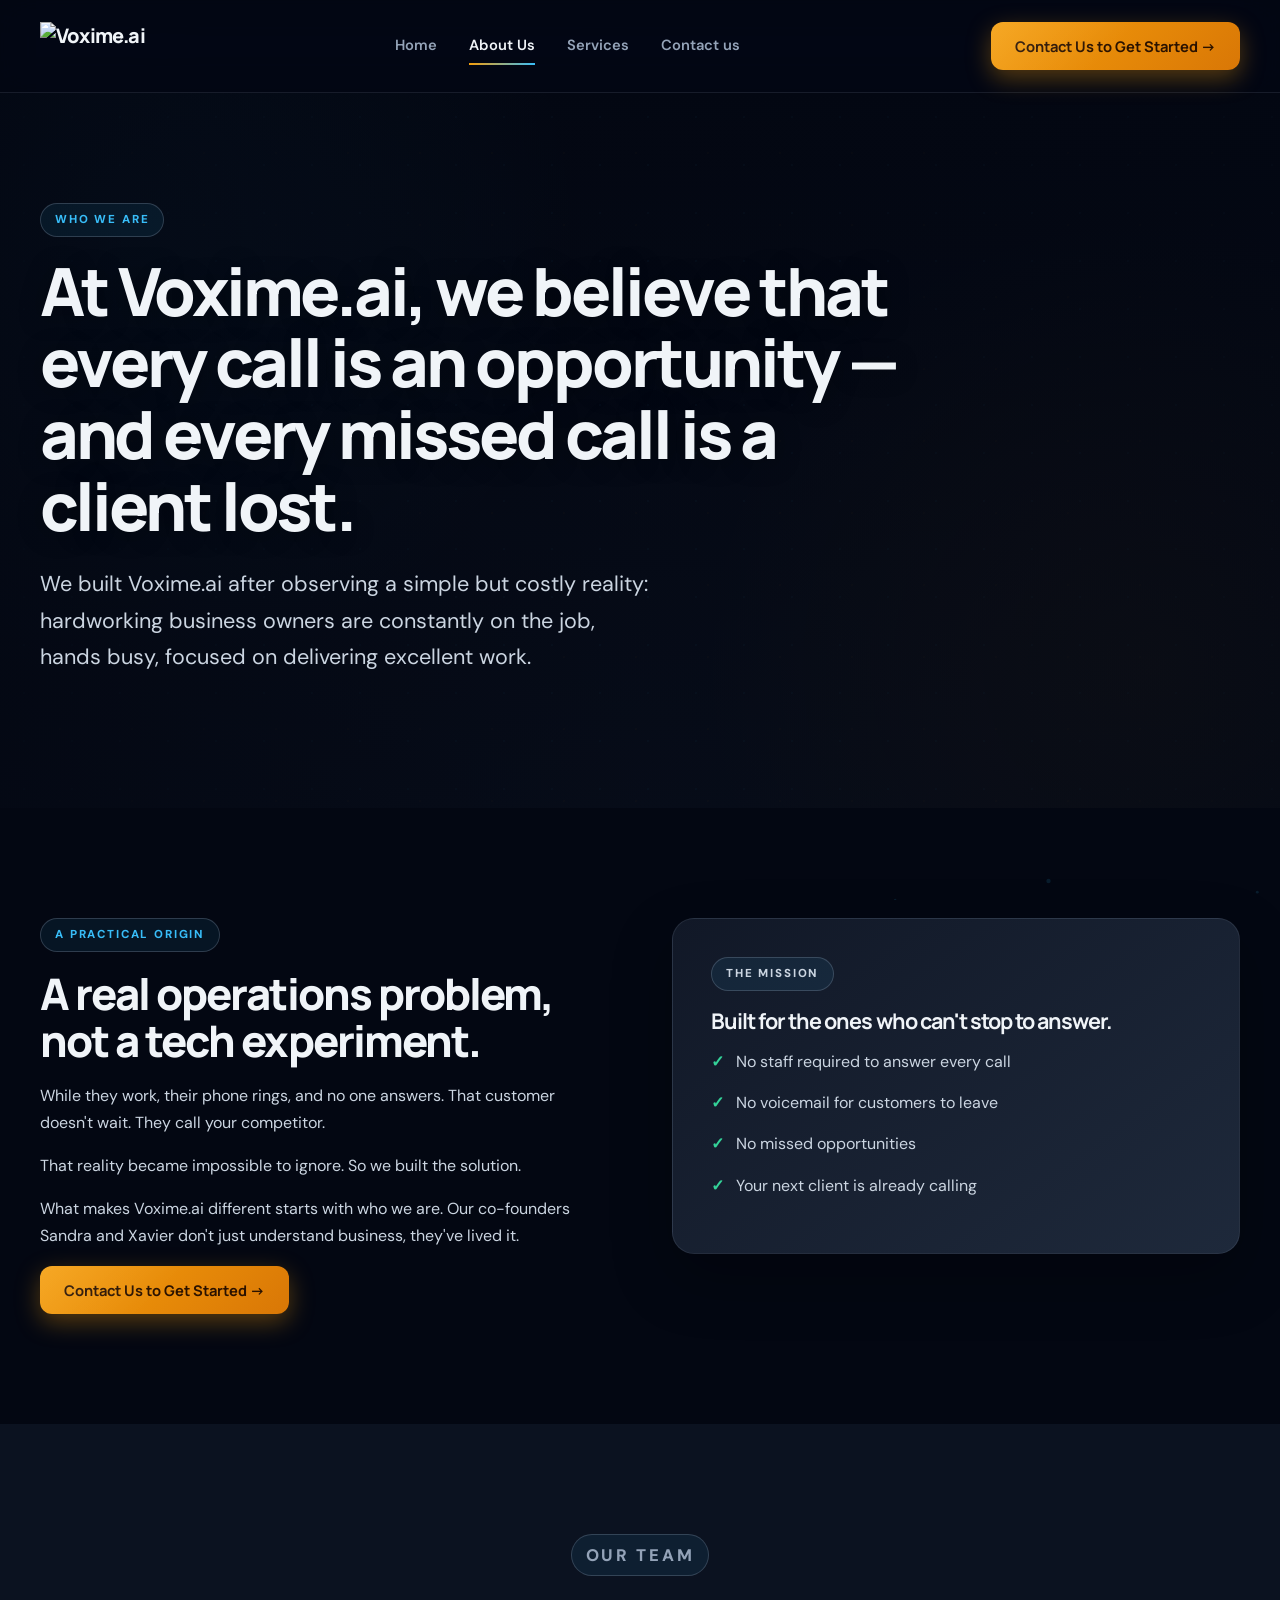
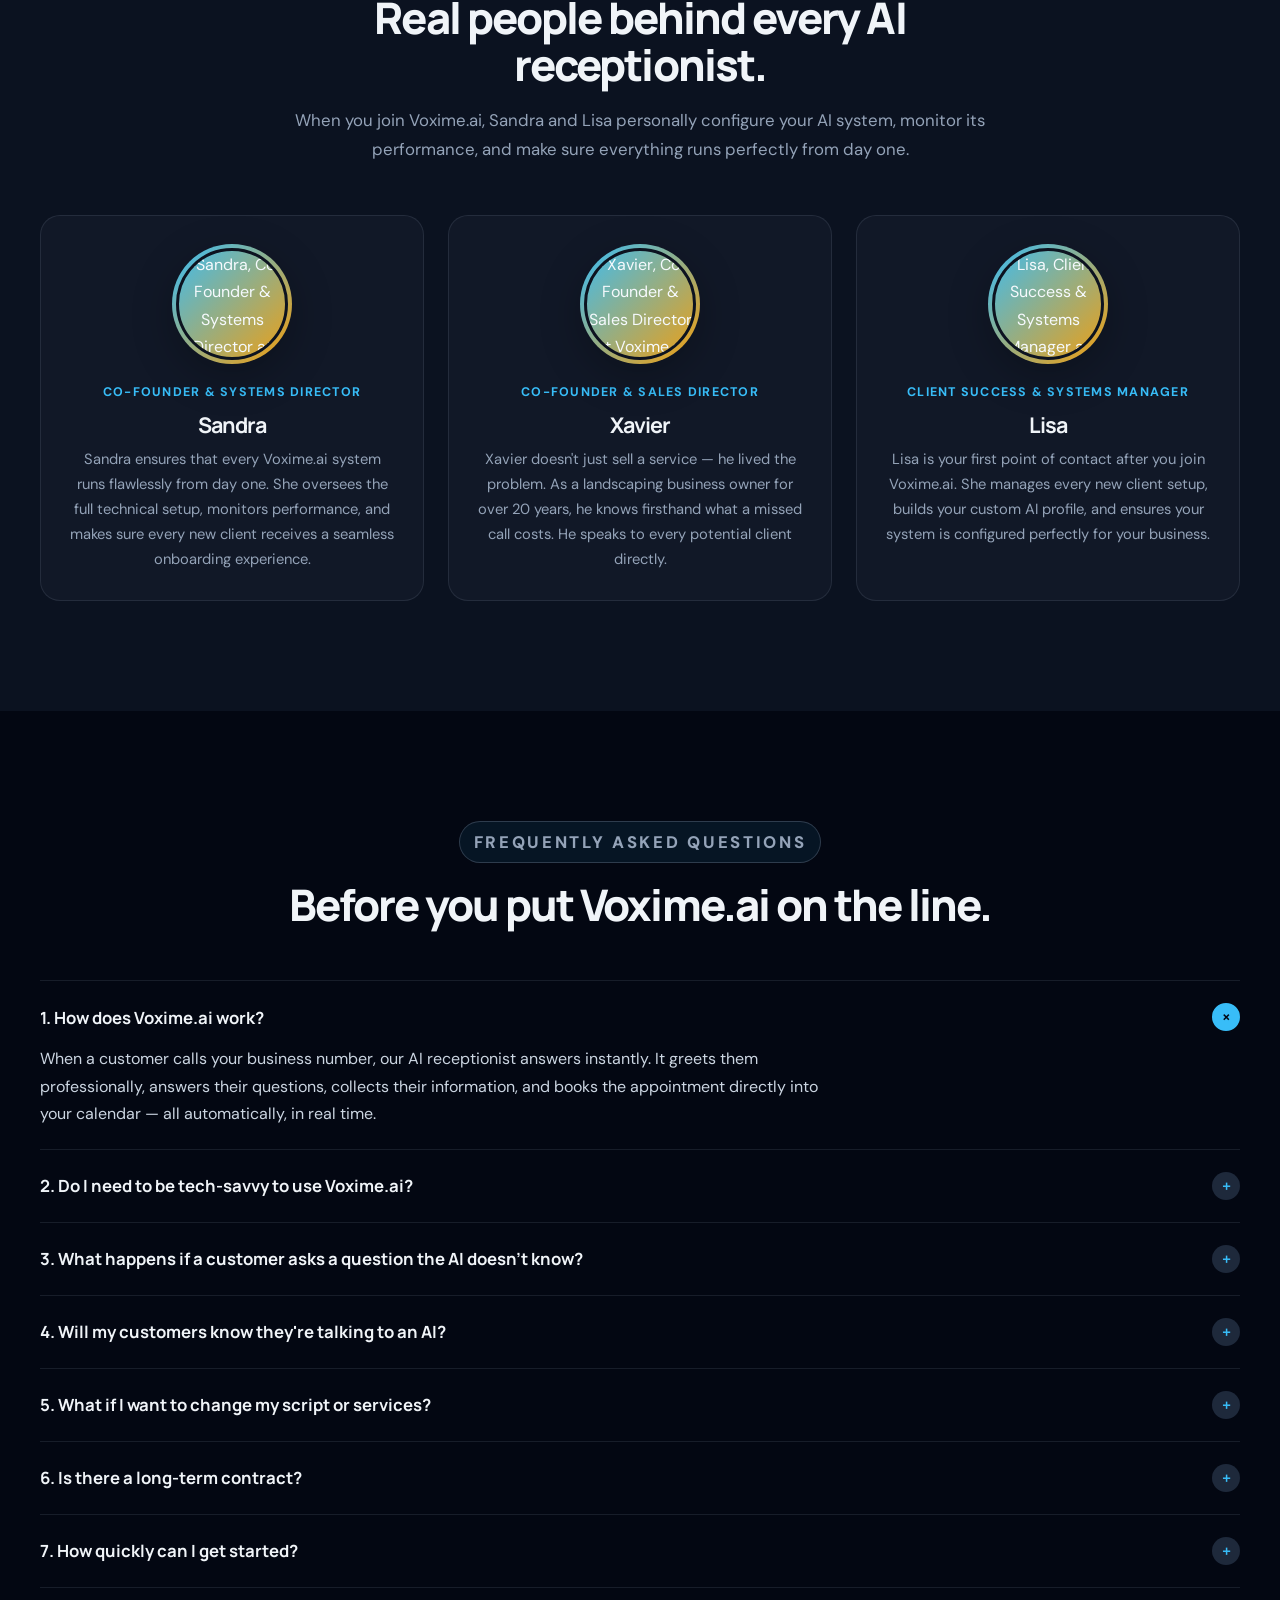
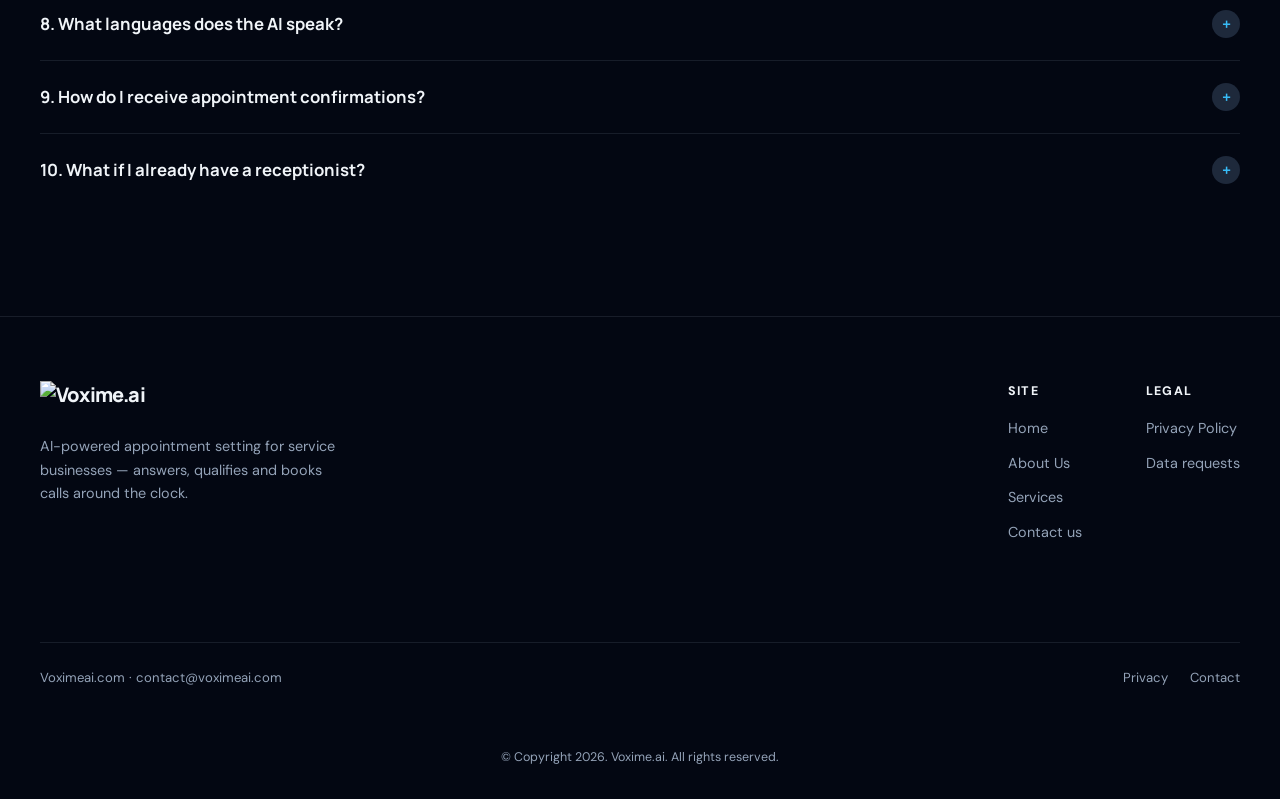
==== about-us.html @ 86b323f3 "First sample" ====
<!doctype html>
<html lang="en">
<head>
  <meta charset="utf-8">
  <meta name="viewport" content="width=device-width,initial-scale=1">
  <meta name="description" content="Meet the team behind Voxime.ai — an AI appointment setting service built by business owners for business owners.">
  <title>About Us | Voxime.ai</title>
  <link rel="icon" type="image/x-icon" href="favicon.ico">
  <link rel="stylesheet" href="styles.css">
</head>
<body class="voxime-scope">
  <canvas id="vox-canvas" aria-hidden="true"></canvas>

  <header class="header">
    <div class="container">
      <a class="brand" href="index.html"><img src="https://images.leadconnectorhq.com/image/f_webp/q_80/r_1200/u_https://assets.cdn.filesafe.space/rJCuCqvYiJBdzFqlkOZs/media/69e96a3b2db6a3cb8281d30a.png" alt="Voxime.ai" height="48"></a>
      <button class="menu" aria-label="Open navigation" aria-expanded="false">☰</button>
      <nav>
        <a href="index.html">Home</a>
        <a aria-current="page" href="about-us.html">About Us</a>
        <a href="services.html">Services</a>
        <a href="contactus.html">Contact us</a>
      </nav>
      <a class="cta" href="contactus.html">Contact Us to Get Started →</a>
    </div>
  </header>

  <main>
    <section class="hero">
      <img class="hero-bg" src="https://images.leadconnectorhq.com/image/f_webp/q_80/r_1200/u_https://assets.cdn.filesafe.space/rJCuCqvYiJBdzFqlkOZs/media/69e9031da48992f689a5d74e.png" alt="" aria-hidden="true" width="800" height="1200" onerror="this.style.display='none'">
      <div class="container" data-reveal>
        <p class="eyebrow">Who We Are</p>
        <h1>At Voxime.ai, we believe that every call is an opportunity — and every missed call is a client lost.</h1>
        <p class="lede">We built Voxime.ai after observing a simple but costly reality: hardworking business owners are constantly on the job, hands busy, focused on delivering excellent work.</p>
      </div>
    </section>

    <section class="section">
      <div class="container two">
        <div data-reveal>
          <p class="eyebrow">A practical origin</p>
          <h2>A real operations problem, not a tech experiment.</h2>
          <p>While they work, their phone rings, and no one answers. That customer doesn't wait. They call your competitor.</p>
          <p>That reality became impossible to ignore. So we built the solution.</p>
          <p>What makes Voxime.ai different starts with who we are. Our co-founders Sandra and Xavier don't just understand business, they've lived it.</p>
          <a class="btn amber" href="contactus.html">Contact Us to Get Started →</a>
        </div>
        <aside class="side-panel" data-reveal style="transition-delay:.1s">
          <p class="eyebrow">The Mission</p>
          <h3>Built for the ones who can't stop to answer.</h3>
          <ul class="checklist">
            <li>No staff required to answer every call</li>
            <li>No voicemail for customers to leave</li>
            <li>No missed opportunities</li>
            <li>Your next client is already calling</li>
          </ul>
        </aside>
      </div>
    </section>

    <section class="section tint">
      <div class="container">
        <div class="section-head" data-reveal>
          <p class="eyebrow">Our Team</p>
          <h2>Real people behind every AI receptionist.</h2>
          <p>When you join Voxime.ai, Sandra and Lisa personally configure your AI system, monitor its performance, and make sure everything runs perfectly from day one.</p>
        </div>
        <div class="team-grid" data-reveal-group data-reveal>
          <article class="team-card" data-reveal-item>
            <div class="team-photo"><img src="https://images.leadconnectorhq.com/image/f_webp/q_80/r_1200/u_https://assets.cdn.filesafe.space/rJCuCqvYiJBdzFqlkOZs/media/69ea71ec9fe87a99946db57f.jpg" alt="Sandra, Co-Founder &amp; Systems Director at Voxime.ai" width="120" height="120"></div>
            <span class="role">Co-Founder &amp; Systems Director</span>
            <h3>Sandra</h3>
            <p>Sandra ensures that every Voxime.ai system runs flawlessly from day one. She oversees the full technical setup, monitors performance, and makes sure every new client receives a seamless onboarding experience.</p>
          </article>
          <article class="team-card" data-reveal-item>
            <div class="team-photo"><img src="https://images.leadconnectorhq.com/image/f_webp/q_80/r_1200/u_https://assets.cdn.filesafe.space/rJCuCqvYiJBdzFqlkOZs/media/69ea768a717d5dd4e16d4ec4.png" alt="Xavier, Co-Founder &amp; Sales Director at Voxime.ai" width="120" height="120"></div>
            <span class="role">Co-Founder &amp; Sales Director</span>
            <h3>Xavier</h3>
            <p>Xavier doesn't just sell a service — he lived the problem. As a landscaping business owner for over 20 years, he knows firsthand what a missed call costs. He speaks to every potential client directly.</p>
          </article>
          <article class="team-card" data-reveal-item>
            <div class="team-photo"><img src="https://images.leadconnectorhq.com/image/f_webp/q_80/r_1200/u_https://assets.cdn.filesafe.space/rJCuCqvYiJBdzFqlkOZs/media/69ea73ff9fe87a99946e413c.jpg" alt="Lisa, Client Success &amp; Systems Manager at Voxime.ai" width="120" height="120"></div>
            <span class="role">Client Success &amp; Systems Manager</span>
            <h3>Lisa</h3>
            <p>Lisa is your first point of contact after you join Voxime.ai. She manages every new client setup, builds your custom AI profile, and ensures your system is configured perfectly for your business.</p>
          </article>
        </div>
      </div>
    </section>

    <section class="section">
      <div class="container">
        <div class="section-head" data-reveal>
          <p class="eyebrow">Frequently Asked Questions</p>
          <h2>Before you put Voxime.ai on the line.</h2>
        </div>
        <div data-reveal>
          <details class="faq" open>
            <summary>1. How does Voxime.ai work?<span class="ico">+</span></summary>
            <div class="faq-body"><p>When a customer calls your business number, our AI receptionist answers instantly. It greets them professionally, answers their questions, collects their information, and books the appointment directly into your calendar — all automatically, in real time.</p></div>
          </details>
          <details class="faq">
            <summary>2. Do I need to be tech-savvy to use Voxime.ai?<span class="ico">+</span></summary>
            <div class="faq-body"><p>Not at all. We handle the entire setup for you. Once your system is configured, everything runs automatically. You just receive your appointment confirmations.</p></div>
          </details>
          <details class="faq">
            <summary>3. What happens if a customer asks a question the AI doesn't know?<span class="ico">+</span></summary>
            <div class="faq-body"><p>Your AI is trained specifically for your business. It knows your services, your availability, and how to respond to common questions. For anything outside its scope, it professionally collects the customer's information for a follow-up.</p></div>
          </details>
          <details class="faq">
            <summary>4. Will my customers know they're talking to an AI?<span class="ico">+</span></summary>
            <div class="faq-body"><p>Our AI speaks naturally and professionally, delivering fast and friendly service. Voxime.ai fully complies with all applicable state regulations — your business is always protected.</p></div>
          </details>
          <details class="faq">
            <summary>5. What if I want to change my script or services?<span class="ico">+</span></summary>
            <div class="faq-body"><p>On the Pro plan, you get one script adjustment per month. Changes are handled by our team quickly and efficiently.</p></div>
          </details>
          <details class="faq">
            <summary>6. Is there a long-term contract?<span class="ico">+</span></summary>
            <div class="faq-body"><p>No. Voxime.ai operates month-to-month. You can cancel anytime with no penalties.</p></div>
          </details>
          <details class="faq">
            <summary>7. How quickly can I get started?<span class="ico">+</span></summary>
            <div class="faq-body"><p>Once you sign up, your system is configured and ready within 48 business hours.</p></div>
          </details>
          <details class="faq">
            <summary>8. What languages does the AI speak?<span class="ico">+</span></summary>
            <div class="faq-body"><p>Currently English. Spanish support is coming soon.</p></div>
          </details>
          <details class="faq">
            <summary>9. How do I receive appointment confirmations?<span class="ico">+</span></summary>
            <div class="faq-body"><p>You receive an email notification for every appointment booked. Pro plan clients also receive SMS confirmations sent directly to their customers.</p></div>
          </details>
          <details class="faq">
            <summary>10. What if I already have a receptionist?<span class="ico">+</span></summary>
            <div class="faq-body"><p>Voxime.ai works alongside your existing team, handling after-hours calls, overflow calls, and peak periods so nothing ever falls through the cracks.</p></div>
          </details>
        </div>
      </div>
    </section>
  </main>

  <footer class="footer">
    <div class="container">
      <div class="footer-brand">
        <a class="brand" href="index.html"><img src="https://images.leadconnectorhq.com/image/f_webp/q_80/r_1200/u_https://assets.cdn.filesafe.space/rJCuCqvYiJBdzFqlkOZs/media/69e96a3b2db6a3cb8281d30a.png" alt="Voxime.ai" height="48"></a>
        <p>AI-powered appointment setting for service businesses — answers, qualifies and books calls around the clock.</p>
      </div>
      <div class="footer-cols">
        <div class="footer-col">
          <p>Site</p>
          <a href="index.html">Home</a>
          <a href="about-us.html">About Us</a>
          <a href="services.html">Services</a>
          <a href="contactus.html">Contact us</a>
        </div>
        <div class="footer-col">
          <p>Legal</p>
          <a href="privacy-policy.html">Privacy Policy</a>
          <a href="contactus.html">Data requests</a>
        </div>
      </div>
      <div class="footer-bottom">
        <span>Voximeai.com · contact@voximeai.com</span>
        <span class="footer-links"><a href="privacy-policy.html">Privacy</a><a href="contactus.html">Contact</a></span>
      </div>
      <div style="width:100%;text-align:center;margin-top:18px;font-size:.78rem;color:var(--vox-text-3)">
        © Copyright 2026. Voxime.ai. All rights reserved.
      </div>
    </div>
  </footer>

  <button class="totop" aria-label="Back to top">↑</button>
  <script src="script.js"></script>
</body>
</html>
---- styles.css ----
@import url('https://fonts.googleapis.com/css2?family=DM+Sans:opsz,wght@9..40,400;9..40,500;9..40,600;9..40,700&family=Manrope:wght@500;600;700;800;900&display=swap');

/* ======================================================================
   VOXIME.AI — AAA-ACCESSIBLE, ANIMATED, GHL-SAFE DESIGN SYSTEM
   Scope: .voxime-scope  |  Variables: --vox-*
   ====================================================================== */

.voxime-scope {
  /* ---- Tokens ---- */
  --vox-void:#030712;
  --vox-void-2:#050b18;
  --vox-navy:#0B1220;
  --vox-navy-2:#111827;
  --vox-ocean:#123a52;
  --vox-slate:#1e293b;

  --vox-sky:#38BDF8;
  --vox-sky-deep:#0EA5E9;
  --vox-sky-glow:rgba(56,189,248,.35);

  --vox-amber:#F59E0B;
  --vox-amber-deep:#D97706;
  --vox-amber-glow:rgba(245,158,11,.35);

  --vox-mint:#34D399;
  --vox-mint-deep:#059669;
  --vox-mint-glow:rgba(52,211,153,.32);

  --vox-text:#F0F4F8;
  --vox-text-2:#CBD5E1;
  --vox-text-3:#94A3B8;
  --vox-muted:#64748B;

  --vox-line:rgba(148,163,184,.14);
  --vox-line-strong:rgba(148,163,184,.28);

  --vox-max:1200px;
  --vox-ease:cubic-bezier(.22,1,.36,1);
  --vox-ease-bounce:cubic-bezier(.34,1.56,.64,1);
  --vox-shadow:0 24px 60px rgba(0,0,0,.28);
  --vox-shadow-lg:0 32px 80px rgba(0,0,0,.38);
}

/* ---- Reset within scope only ---- */
.voxime-scope,
.voxime-scope *,
.voxime-scope *::before,
.voxime-scope *::after { box-sizing:border-box; }

html { scroll-behavior:smooth; }

body.voxime-scope {
  margin:0;
  color:var(--vox-text);
  background:var(--vox-void);
  font:400 16px/1.7 'DM Sans',Arial,sans-serif;
  -webkit-font-smoothing:antialiased;
  -moz-osx-font-smoothing:grayscale;
  overflow-x:hidden;
}

.voxime-scope a { color:inherit; text-decoration:none; }
.voxime-scope img { max-width:100%; display:block; }
.voxime-scope h1,
.voxime-scope h2,
.voxime-scope h3,
.voxime-scope p { margin-top:0; }

/* ---- Accessibility: focus, selection ---- */
.voxime-scope ::selection { background:var(--vox-amber); color:var(--vox-void); }
.voxime-scope :focus-visible {
  outline:3px solid var(--vox-amber);
  outline-offset:3px;
  border-radius:6px;
}

@media (prefers-reduced-motion: reduce){
  .voxime-scope *,
  .voxime-scope *::before,
  .voxime-scope *::after {
    animation-duration:.001ms !important;
    animation-iteration-count:1 !important;
    transition-duration:.001ms !important;
    scroll-behavior:auto !important;
  }
  #vox-canvas { display:none; }
  .voxime-scope .glow-orb { display:none; }
  .voxime-scope .hero-illustration { animation:none; }
}

/* ---- Container ---- */
.voxime-scope .container {
  width:min(calc(100% - 48px), var(--vox-max));
  margin-inline:auto;
  position:relative;
  z-index:2;
}

/* ---- Typography scale (fluid, AAA-contrast) ---- */
.voxime-scope h1,
.voxime-scope h2,
.voxime-scope h3,
.voxime-scope .h1,
.voxime-scope .h2,
.voxime-scope .h3 {
  font-family:'Manrope',sans-serif;
  letter-spacing:-.045em;
  line-height:1.08;
  font-weight:800;
  color:var(--vox-text);
}

.voxime-scope h1,
.voxime-scope .h1 {
  max-width:900px;
  margin-bottom:24px;
  font-size:clamp(2.5rem, 5.2vw, 5rem);
}

.voxime-scope h2,
.voxime-scope .h2 {
  font-size:clamp(1.8rem, 3.4vw, 3rem);
  margin-bottom:18px;
}

.voxime-scope h3,
.voxime-scope .h3 {
  font-size:clamp(1.1rem, 1.8vw, 1.35rem);
  margin-bottom:10px;
  font-weight:700;
}

.voxime-scope p {
  color:var(--vox-text-2);
  margin-bottom:16px;
}

.voxime-scope .text-muted { color:var(--vox-text-3); }
.voxime-scope .text-sky { color:var(--vox-sky); }
.voxime-scope .text-amber { color:var(--vox-amber); }
.voxime-scope .text-mint { color:var(--vox-mint); }

/* ---- Buttons ---- */
.voxime-scope .btn,
.voxime-scope .cta {
  display:inline-flex;
  align-items:center;
  justify-content:center;
  gap:8px;
  padding:14px 24px;
  border:0;
  border-radius:12px;
  font:700 .92rem 'Manrope',sans-serif;
  cursor:pointer;
  position:relative;
  overflow:hidden;
  transition:transform .25s var(--vox-ease), box-shadow .25s var(--vox-ease), filter .25s;
}

.voxime-scope .btn::before,
.voxime-scope .cta::before {
  content:'';
  position:absolute;
  inset:0;
  background:linear-gradient(135deg, rgba(255,255,255,.18), transparent 50%);
  opacity:.6;
  pointer-events:none;
}

.voxime-scope .btn:active,
.voxime-scope .cta:active { transform:translateY(0) scale(.98); }

.voxime-scope .btn.amber,
.voxime-scope .cta {
  background:linear-gradient(135deg, var(--vox-amber) 0%, var(--vox-amber-deep) 100%);
  color:#2a1200;
  box-shadow:0 8px 24px var(--vox-amber-glow);
}
.voxime-scope .btn.amber:hover,
.voxime-scope .cta:hover { transform:translateY(-3px); box-shadow:0 16px 34px var(--vox-amber-glow); }

.voxime-scope .btn.sky {
  background:linear-gradient(135deg, var(--vox-sky) 0%, var(--vox-sky-deep) 100%);
  color:#001b2e;
  box-shadow:0 8px 24px var(--vox-sky-glow);
}
.voxime-scope .btn.sky:hover { transform:translateY(-3px); box-shadow:0 16px 34px var(--vox-sky-glow); }

.voxime-scope .btn.ghost {
  background:rgba(255,255,255,.05);
  border:1px solid var(--vox-line-strong);
  color:var(--vox-text);
  backdrop-filter:blur(6px);
}
.voxime-scope .btn.ghost:hover { background:rgba(255,255,255,.1); }

.voxime-scope .btn.dark {
  background:var(--vox-navy-2);
  color:var(--vox-text);
  border:1px solid var(--vox-line);
}
.voxime-scope .btn.dark:hover { background:var(--vox-slate); border-color:var(--vox-line-strong); }

.voxime-scope .btn.block { width:100%; }

/* ---- Animated waveform logo ---- */
.voxime-scope .wavemark {
  display:inline-flex;
  align-items:flex-end;
  gap:3px;
  height:20px;
  margin-right:8px;
}
.voxime-scope .wavemark i {
  display:block;
  width:4px;
  border-radius:3px;
  background:linear-gradient(180deg, var(--vox-sky), var(--vox-mint));
  animation:wavebeat 1.2s ease-in-out infinite;
  transform-origin:bottom;
}
.voxime-scope .wavemark i:nth-child(1){height:35%;animation-delay:-1.0s}
.voxime-scope .wavemark i:nth-child(2){height:100%;animation-delay:-.8s}
.voxime-scope .wavemark i:nth-child(3){height:60%;animation-delay:-.6s}
.voxime-scope .wavemark i:nth-child(4){height:85%;animation-delay:-.4s}
.voxime-scope .wavemark i:nth-child(5){height:45%;animation-delay:-.2s}

@keyframes wavebeat { 0%,100%{transform:scaleY(.45)} 50%{transform:scaleY(1)} }

/* ---- Header ---- */
.voxime-scope .header {
  position:sticky;
  top:0;
  z-index:50;
  background:rgba(3,7,18,.78);
  backdrop-filter:blur(20px) saturate(180%);
  -webkit-backdrop-filter:blur(20px) saturate(180%);
  border-bottom:1px solid var(--vox-line);
  transition:background .3s var(--vox-ease), box-shadow .3s var(--vox-ease);
}
.voxime-scope .header.scrolled {
  background:rgba(3,7,18,.94);
  box-shadow:0 12px 40px rgba(0,0,0,.35);
}
.voxime-scope .header .container {
  height:92px;
  display:flex;
  align-items:center;
  justify-content:space-between;
  gap:28px;
}
.voxime-scope .brand {
  display:flex;
  align-items:center;
  gap:8px;
  font:800 1.25rem 'Manrope',sans-serif;
  letter-spacing:-.04em;
  color:var(--vox-text);
}
.voxime-scope .brand b { color:var(--vox-sky); font-weight:800; }
.voxime-scope .brand img { height:48px; width:auto; }
.voxime-scope .footer-brand .brand img { height:40px; }

.voxime-scope nav {
  display:flex;
  align-items:center;
  gap:32px;
  color:var(--vox-text-3);
  font-size:.92rem;
  font-weight:600;
}
.voxime-scope nav a {
  position:relative;
  padding:8px 0;
  transition:color .25s;
}
.voxime-scope nav a::after {
  content:'';
  position:absolute;
  left:0;
  right:0;
  bottom:2px;
  height:2px;
  background:linear-gradient(90deg, var(--vox-amber), var(--vox-sky));
  transform:scaleX(0);
  transform-origin:left;
  transition:transform .25s var(--vox-ease);
}
.voxime-scope nav a:hover,
.voxime-scope nav a[aria-current=page] { color:var(--vox-text); }
.voxime-scope nav a:hover::after,
.voxime-scope nav a[aria-current=page]::after { transform:scaleX(1); }

.voxime-scope .menu {
  display:none;
  border:0;
  background:transparent;
  color:var(--vox-text);
  font-size:1.5rem;
  line-height:1;
  padding:8px;
  cursor:pointer;
  border-radius:8px;
}
.voxime-scope .menu:hover { background:rgba(255,255,255,.06); }

/* ---- Background canvas for particle network ---- */
#vox-canvas {
  position:fixed;
  inset:0;
  width:100%;
  height:100%;
  pointer-events:none;
  z-index:0;
  opacity:.35;
}

/* ---- Hero ---- */
.voxime-scope .hero {
  position:relative;
  overflow:hidden;
  padding:110px 0 100px;
  background:
    radial-gradient(circle at 10% 20%, rgba(56,189,248,.10) 0%, transparent 35%),
    radial-gradient(circle at 90% 80%, rgba(245,158,11,.08) 0%, transparent 35%),
    linear-gradient(180deg, var(--vox-void) 0%, var(--vox-navy) 100%);
}
.voxime-scope .hero::before {
  content:'';
  position:absolute;
  inset:0;
  background-image:
    radial-gradient(rgba(56,189,248,.06) 1px, transparent 1px),
    radial-gradient(rgba(245,158,11,.04) 1px, transparent 1px);
  background-size:48px 48px, 72px 72px;
  background-position:0 0, 24px 24px;
  pointer-events:none;
  z-index:1;
}
.voxime-scope .hero::after {
  content:'';
  position:absolute;
  inset:0;
  background:linear-gradient(90deg, rgba(3,7,18,.85) 0%, rgba(3,7,18,.55) 50%, rgba(3,7,18,.75) 100%);
  pointer-events:none;
  z-index:1;
}
.voxime-scope .hero-grid {
  position:relative;
  display:grid;
  grid-template-columns:1.1fr .9fr;
  align-items:center;
  gap:60px;
}
.voxime-scope .hero h1 {
  text-shadow:0 2px 24px rgba(0,0,0,.35);
}
.voxime-scope .hero .glow-orb {
  position:absolute;
  width:420px;
  height:420px;
  border-radius:50%;
  background:radial-gradient(circle, rgba(56,189,248,.18) 0%, transparent 65%);
  filter:blur(60px);
  pointer-events:none;
  z-index:0;
  animation:orbMove 12s ease-in-out infinite alternate;
}
.voxime-scope .hero .glow-orb.orb-2 {
  background:radial-gradient(circle, rgba(245,158,11,.14) 0%, transparent 65%);
  animation-duration:16s;
  animation-direction:alternate-reverse;
}
@keyframes orbMove {
  from{transform:translate(-10%, -10%) scale(1)}
  to{transform:translate(10%, 10%) scale(1.08)}
}

.voxime-scope .eyebrow {
  display:inline-flex;
  align-items:center;
  gap:10px;
  margin:0 0 18px;
  color:var(--vox-sky);
  text-transform:uppercase;
  letter-spacing:.16em;
  font-size:.72rem;
  font-weight:800;
  width:fit-content;
  padding:6px 14px;
  border-radius:999px;
  border:1px solid var(--vox-line-strong);
  background:rgba(56,189,248,.08);
}
.voxime-scope .eyebrow::before { display:none; }

.voxime-scope .lede {
  max-width:620px;
  margin-bottom:32px;
  color:var(--vox-text-2);
  font-size:clamp(1.1rem, 2vw, 1.35rem);
  line-height:1.7;
}
.voxime-scope .hero-actions {
  display:flex;
  flex-wrap:wrap;
  gap:14px;
  align-items:center;
  margin-bottom:22px;
}
.voxime-scope .microcopy {
  display:flex;
  align-items:center;
  gap:10px;
  color:var(--vox-text-3);
  font-size:.85rem;
}
.voxime-scope .dot {
  width:10px;
  height:10px;
  border-radius:50%;
  background:var(--vox-mint);
  box-shadow:0 0 0 5px var(--vox-mint-glow);
  animation:pulse-dot 2s infinite;
}
@keyframes pulse-dot { 50%{opacity:.6; transform:scale(.85);} }

/* ---- 3D Product card ---- */
.voxime-scope .product-card {
  position:relative;
  padding:28px;
  border-radius:24px;
  background:linear-gradient(155deg, rgba(30,41,59,.85) 0%, rgba(17,24,39,.95) 100%);
  border:1px solid var(--vox-line);
  box-shadow:var(--vox-shadow-lg);
  transform-style:preserve-3d;
  transition:transform .4s var(--vox-ease), box-shadow .4s;
}
.voxime-scope .product-card:hover {
  transform:perspective(1000px) rotateX(2deg) rotateY(-2deg) translateZ(8px);
  box-shadow:0 40px 90px rgba(0,0,0,.45);
}
.voxime-scope .product-card::after {
  content:'';
  position:absolute;
  inset:-1px;
  border-radius:24px;
  padding:1px;
  background:linear-gradient(135deg, rgba(56,189,248,.35), rgba(245,158,11,.25));
  -webkit-mask:linear-gradient(#000 0 0) content-box, linear-gradient(#000 0 0);
  -webkit-mask-composite:xor;
  mask-composite:exclude;
  pointer-events:none;
}
.voxime-scope .product-top {
  display:flex;
  align-items:center;
  justify-content:space-between;
  margin-bottom:22px;
  color:var(--vox-text-3);
  font-size:.8rem;
  font-weight:600;
}
.voxime-scope .live {
  display:inline-flex;
  align-items:center;
  gap:7px;
  color:var(--vox-mint);
  font-weight:700;
}
.voxime-scope .pulse {
  width:8px;
  height:8px;
  border-radius:50%;
  background:var(--vox-mint);
  box-shadow:0 0 0 4px var(--vox-mint-glow);
  animation:pulse-live 1.8s infinite;
}
@keyframes pulse-live { 50%{opacity:.35; transform:scale(.75);} }

.voxime-scope .live-wave {
  display:flex;
  align-items:flex-end;
  gap:4px;
  height:40px;
  margin:10px 0 20px;
}
.voxime-scope .live-wave i {
  flex:1;
  border-radius:4px;
  background:linear-gradient(180deg, var(--vox-sky), var(--vox-sky-deep));
  animation:wavebar 1.2s ease-in-out infinite;
  opacity:.85;
}
.voxime-scope .live-wave i:nth-child(1){height:35%;animation-delay:-.9s}
.voxime-scope .live-wave i:nth-child(2){height:70%;animation-delay:-.7s}
.voxime-scope .live-wave i:nth-child(3){height:50%;animation-delay:-1.1s}
.voxime-scope .live-wave i:nth-child(4){height:85%;animation-delay:-.5s}
.voxime-scope .live-wave i:nth-child(5){height:60%;animation-delay:-.8s}
.voxime-scope .live-wave i:nth-child(6){height:100%;animation-delay:-.3s}
.voxime-scope .live-wave i:nth-child(7){height:45%;animation-delay:-1.0s}
.voxime-scope .live-wave i:nth-child(8){height:75%;animation-delay:-.6s}
.voxime-scope .live-wave i:nth-child(9){height:55%;animation-delay:-.4s}
.voxime-scope .live-wave i:nth-child(10){height:90%;animation-delay:-.2s}
@keyframes wavebar { 0%,100%{transform:scaleY(.6)} 50%{transform:scaleY(1)} }

.voxime-scope .call-row {
  display:flex;
  gap:14px;
  padding:16px 0;
  border-top:1px solid var(--vox-line);
  opacity:0;
  animation:rowin .6s var(--vox-ease) forwards;
}
.voxime-scope .call-row:nth-child(3){animation-delay:.15s}
.voxime-scope .call-row:nth-child(4){animation-delay:.3s}
@keyframes rowin { from{opacity:0; transform:translateY(8px)} to{opacity:1; transform:translateY(0)} }

.voxime-scope .avatar {
  flex:0 0 42px;
  height:42px;
  border-radius:50%;
  display:grid;
  place-items:center;
  background:linear-gradient(135deg, var(--vox-sky), var(--vox-sky-deep));
  color:var(--vox-void);
  font-weight:800;
  font-size:.85rem;
}
.voxime-scope .call-row strong { display:block; color:var(--vox-text); font-size:.95rem; }
.voxime-scope .call-row p { margin:3px 0 0; color:var(--vox-text-3); font-size:.8rem; line-height:1.4; }
.voxime-scope .call-row .status {
  margin-left:auto;
  color:var(--vox-mint);
  font-size:.72rem;
  font-weight:700;
  white-space:nowrap;
  background:rgba(52,211,153,.1);
  padding:4px 10px;
  border-radius:999px;
}
.voxime-scope .insight {
  margin-top:18px;
  padding:14px;
  border-radius:10px;
  background:rgba(52,211,153,.08);
  color:var(--vox-text-2);
  font-size:.84rem;
  display:flex;
  align-items:center;
  gap:10px;
}

/* ---- Sections ---- */
.voxime-scope .section { padding:110px 0; position:relative; }
.voxime-scope .tint { background:var(--vox-navy); }
.voxime-scope .section-head { max-width:760px; margin:0 auto 52px; text-align:center; }
.voxime-scope .section-head p { color:var(--vox-text-3); font-size:1.05rem; }
.voxime-scope .section-head.left { text-align:left; margin-left:0; margin-right:auto; }

/* ---- Stats bar ---- */
.voxime-scope .signal-bar {
  display:grid;
  grid-template-columns:repeat(3,1fr);
  border:1px solid var(--vox-line);
  border-radius:20px;
  overflow:hidden;
  background:linear-gradient(145deg, rgba(17,24,39,.95), rgba(11,18,32,.98));
  box-shadow:var(--vox-shadow);
}
.voxime-scope .signal {
  padding:34px 32px;
  border-right:1px solid var(--vox-line);
  position:relative;
}
.voxime-scope .signal:last-child { border-right:0; }
.voxime-scope .signal b {
  display:block;
  margin-bottom:6px;
  font:800 2.4rem 'Manrope',sans-serif;
  letter-spacing:-.05em;
  background:linear-gradient(135deg, var(--vox-text) 0%, var(--vox-sky) 100%);
  -webkit-background-clip:text;
  background-clip:text;
  -webkit-text-fill-color:transparent;
}
.voxime-scope .signal span { color:var(--vox-text-3); font-size:.9rem; }

/* ---- Process / Flow ---- */
.voxime-scope .flow {
  display:grid;
  grid-template-columns:repeat(3,1fr);
  gap:18px;
  align-items:stretch;
}
.voxime-scope .flow .step,
.voxime-scope .flow > div {
  position:relative;
  padding:30px 24px;
  border-radius:18px;
  background:var(--vox-navy-2);
  border:1px solid var(--vox-line);
  transition:transform .35s var(--vox-ease), box-shadow .35s, border-color .35s;
  transform-style:preserve-3d;
}
.voxime-scope .flow .step:hover,
.voxime-scope .flow > div:hover {
  transform:translateY(-8px) translateZ(12px);
  border-color:var(--vox-line-strong);
  box-shadow:0 24px 50px rgba(0,0,0,.25);
}
.voxime-scope .flow .step::before,
.voxime-scope .flow > div::before {
  content:attr(data-step);
  display:inline-flex;
  align-items:center;
  justify-content:center;
  width:42px;
  height:42px;
  border-radius:12px;
  margin-bottom:22px;
  background:linear-gradient(135deg, var(--vox-sky), var(--vox-sky-deep));
  color:var(--vox-void);
  font:800 .78rem 'Manrope',sans-serif;
  text-transform:uppercase;
  letter-spacing:.1em;
}
.voxime-scope .flow h3 { color:var(--vox-text); }
.voxime-scope .flow p { margin:0; color:var(--vox-text-3); font-size:.95rem; }

/* ---- Card grids ---- */
.voxime-scope .grid {
  display:grid;
  grid-template-columns:repeat(3,1fr);
  gap:20px;
}
.voxime-scope .card {
  padding:32px;
  border-radius:20px;
  background:var(--vox-navy-2);
  border:1px solid var(--vox-line);
  transition:transform .35s var(--vox-ease), box-shadow .35s, border-color .35s;
  transform-style:preserve-3d;
}
.voxime-scope .card:hover {
  transform:perspective(1000px) rotateX(1deg) rotateY(-1deg) translateY(-8px);
  border-color:var(--vox-line-strong);
  box-shadow:0 24px 55px rgba(0,0,0,.3);
}
.voxime-scope .card-icon {
  display:grid;
  place-items:center;
  width:52px;
  height:52px;
  margin-bottom:24px;
  border-radius:14px;
  background:linear-gradient(135deg, rgba(56,189,248,.15), rgba(52,211,153,.12));
  color:var(--vox-sky);
  font-size:1.3rem;
  font-weight:800;
}
.voxime-scope .card h3 { color:var(--vox-text); }
.voxime-scope .card p { margin:0; color:var(--vox-text-3); font-size:.95rem; }

/* ---- Two column / side panel ---- */
.voxime-scope .two {
  display:grid;
  grid-template-columns:1fr 1fr;
  align-items:start;
  gap:64px;
}
.voxime-scope .two > * { min-width:0; }
.voxime-scope .two > div,
.voxime-scope .two > aside,
.voxime-scope .two > form { width:100%; }
.voxime-scope .two > .form { margin-top:0; }
.voxime-scope .side-panel {
  padding:38px;
  border-radius:22px;
  background:linear-gradient(145deg, var(--vox-navy-2) 0%, var(--vox-slate) 100%);
  border:1px solid var(--vox-line);
  box-shadow:var(--vox-shadow);
}
.voxime-scope .side-panel p { color:var(--vox-text-2); }
.voxime-scope .checklist { padding:0; list-style:none; }
.voxime-scope .checklist li {
  margin:14px 0;
  color:var(--vox-text-2);
  display:flex;
  align-items:flex-start;
  gap:12px;
}
.voxime-scope .checklist li::before {
  content:'✓';
  color:var(--vox-mint);
  font-weight:800;
  flex:0 0 auto;
}

/* ---- Team ---- */
.voxime-scope .team-grid {
  display:grid;
  grid-template-columns:repeat(3,1fr);
  gap:24px;
}
.voxime-scope .team-card {
  padding:28px;
  border-radius:20px;
  background:var(--vox-navy-2);
  border:1px solid var(--vox-line);
  text-align:center;
  transition:transform .35s var(--vox-ease), box-shadow .35s;
}
.voxime-scope .team-card:hover {
  transform:translateY(-8px);
  box-shadow:var(--vox-shadow);
}
.voxime-scope .team-card .avatar {
  width:88px;
  height:88px;
  margin:0 auto 18px;
  font-size:1.6rem;
}
.voxime-scope .team-card .role {
  display:block;
  color:var(--vox-sky);
  font-size:.78rem;
  font-weight:700;
  text-transform:uppercase;
  letter-spacing:.1em;
  margin-bottom:10px;
}
.voxime-scope .team-card p { font-size:.92rem; color:var(--vox-text-3); margin:0; }
.voxime-scope .team-photo {
  position:relative;
  width:120px;
  height:120px;
  margin:0 auto 18px;
  border-radius:50%;
  padding:4px;
  background:linear-gradient(135deg, var(--vox-sky), var(--vox-amber));
  box-shadow:0 12px 40px rgba(0,0,0,.25);
  transition:transform .35s var(--vox-ease), box-shadow .35s;
}
.voxime-scope .team-photo img {
  width:100%;
  height:100%;
  object-fit:cover;
  border-radius:50%;
  border:3px solid var(--vox-navy-2);
  filter:grayscale(15%) contrast(1.05);
  transition:filter .35s, transform .35s var(--vox-ease);
}
.voxime-scope .team-card:hover .team-photo {
  transform:scale(1.05) translateY(-4px);
  box-shadow:0 20px 50px rgba(56,189,248,.18);
}
.voxime-scope .team-card:hover .team-photo img {
  filter:grayscale(0%) contrast(1.08);
}

/* ---- Hero background image overlay ---- */
.voxime-scope .hero-bg {
  position:absolute;
  inset:0;
  width:100%;
  height:100%;
  object-fit:cover;
  object-position:center;
  opacity:.22;
  pointer-events:none;
  z-index:0;
  mask-image:linear-gradient(180deg, rgba(0,0,0,.9) 0%, transparent 85%);
  -webkit-mask-image:linear-gradient(180deg, rgba(0,0,0,.9) 0%, transparent 85%);
}
.voxime-scope .hero-with-image {
  display:flex;
  flex-direction:column;
  align-items:center;
  justify-content:center;
  text-align:center;
  min-height:55vh;
}
.voxime-scope .hero-with-image .container { z-index:2; }
.voxime-scope .hero-illustration {
  position:absolute;
  right:-8%;
  bottom:-12%;
  width:min(520px, 45vw);
  height:auto;
  opacity:.28;
  pointer-events:none;
  z-index:1;
  filter:drop-shadow(0 24px 60px rgba(0,0,0,.35));
  animation:floaty 8s ease-in-out infinite;
}
.voxime-scope .hero-illustration.contact-illustration {
  right:-10%;
  bottom:-18%;
  width:min(420px, 40vw);
  opacity:.22;
}
.voxime-scope .contact-split { align-items:stretch; }
.voxime-scope .contact-visual {
  display:grid;
  grid-template-columns:1fr 1fr;
  gap:48px;
  align-items:center;
}
.voxime-scope .contact-visual img {
  width:100%;
  height:auto;
  border-radius:20px;
  object-fit:cover;
  box-shadow:var(--vox-shadow);
}
.voxime-scope .contact-copy { min-width:0; }
@media(max-width:900px){
  .voxime-scope .contact-visual { grid-template-columns:1fr; }
}
.voxime-scope .video-embed {
  max-width:900px;
  margin:0 auto;
}
.voxime-scope .video-placeholder {
  position:relative;
  aspect-ratio:16/9;
  border-radius:20px;
  overflow:hidden;
  background:
    linear-gradient(135deg, rgba(56,189,248,.12), rgba(245,158,11,.08)),
    var(--vox-navy-2);
  border:1px solid var(--vox-line);
  display:flex;
  flex-direction:column;
  align-items:center;
  justify-content:center;
  gap:16px;
  text-align:center;
  padding:24px;
  box-shadow:var(--vox-shadow);
}
.voxime-scope .video-placeholder .play-btn {
  width:72px;
  height:72px;
  border-radius:50%;
  display:grid;
  place-items:center;
  background:linear-gradient(135deg, var(--vox-amber), var(--vox-amber-deep));
  color:var(--vox-void);
  font-size:1.6rem;
  box-shadow:0 12px 40px var(--vox-amber-glow);
  cursor:pointer;
  transition:transform .25s var(--vox-ease), box-shadow .25s;
  border:0;
}
.voxime-scope .video-placeholder .play-btn:hover { transform:scale(1.08); }
.voxime-scope .video-placeholder .play-btn:focus-visible { outline:3px solid var(--vox-sky); outline-offset:4px; }
.voxime-scope .video-placeholder .video-caption {
  max-width:480px;
  margin:0;
  color:var(--vox-text-2);
  font-size:1rem;
}
@keyframes floaty {
  0%,100%{transform:translateY(0) rotate(0deg)}
  50%{transform:translateY(-14px) rotate(1deg)}
}

/* ---- Plans ---- */
.voxime-scope .plans {
  display:grid;
  grid-template-columns:repeat(2,1fr);
  gap:24px;
  align-items:stretch;
}
.voxime-scope .plan {
  display:flex;
  flex-direction:column;
  padding:36px;
  border-radius:22px;
  background:var(--vox-navy-2);
  border:1px solid var(--vox-line);
  position:relative;
  transition:transform .35s var(--vox-ease), box-shadow .35s, border-color .35s;
  transform-style:preserve-3d;
}
.voxime-scope .plan:hover {
  transform:translateY(-6px);
  box-shadow:var(--vox-shadow-lg);
}
.voxime-scope .plan.popular {
  border:2px solid var(--vox-amber);
  box-shadow:0 20px 50px rgba(245,158,11,.12);
}
.voxime-scope .plan.popular:hover { box-shadow:0 28px 60px rgba(245,158,11,.18); }
.voxime-scope .ribbon {
  position:absolute;
  right:22px;
  top:22px;
  padding:6px 12px;
  border-radius:999px;
  background:var(--vox-amber);
  color:#2a1200;
  font-size:.68rem;
  font-weight:800;
  text-transform:uppercase;
  letter-spacing:.08em;
}
.voxime-scope .plan .tag {
  margin-bottom:10px;
  color:var(--vox-sky);
  text-transform:uppercase;
  letter-spacing:.12em;
  font-size:.7rem;
  font-weight:800;
}
.voxime-scope .plan h2 { font-size:2rem; margin-bottom:8px; }
.voxime-scope .plan .price-like {
  padding:16px 0;
  margin:18px 0;
  border-top:1px solid var(--vox-line);
  border-bottom:1px solid var(--vox-line);
  color:var(--vox-text-2);
  font-size:1.05rem;
}
.voxime-scope .plan .btn { margin-top:auto; align-self:flex-start; }

/* ---- FAQ ---- */
.voxime-scope .faq {
  border-top:1px solid var(--vox-line);
  padding:22px 0;
}
.voxime-scope .faq summary {
  display:flex;
  justify-content:space-between;
  align-items:center;
  cursor:pointer;
  font:700 1.05rem 'Manrope',sans-serif;
  color:var(--vox-text);
  list-style:none;
  gap:18px;
}
.voxime-scope .faq summary::-webkit-details-marker { display:none; }
.voxime-scope .faq summary .ico {
  flex:0 0 auto;
  width:28px;
  height:28px;
  border-radius:50%;
  background:var(--vox-slate);
  color:var(--vox-sky);
  display:grid;
  place-items:center;
  font-size:1rem;
  transition:transform .25s var(--vox-ease), background .25s;
}
.voxime-scope .faq[open] summary .ico { transform:rotate(45deg); background:var(--vox-sky); color:var(--vox-void); }
.voxime-scope .faq .faq-body { max-width:780px; margin-top:14px; color:var(--vox-text-3); }
.voxime-scope .faq .faq-body p { margin:0; }

/* ---- Form ---- */
.voxime-scope .form {
  padding:36px;
  border-radius:22px;
  background:var(--vox-navy-2);
  border:1px solid var(--vox-line);
  box-shadow:var(--vox-shadow);
}
.voxime-scope .field { margin:0 0 18px; }
.voxime-scope .form label { display:block; margin:0 0 8px; color:var(--vox-text-2); font-size:.85rem; font-weight:700; }
.voxime-scope .form input,
.voxime-scope .form select,
.voxime-scope .form textarea {
  width:100%;
  padding:14px 16px;
  border:1px solid var(--vox-line);
  border-radius:12px;
  background:var(--vox-navy);
  color:var(--vox-text);
  font:inherit;
  transition:border .2s, box-shadow .2s, background .2s;
}
.voxime-scope .form input:focus,
.voxime-scope .form select:focus,
.voxime-scope .form textarea:focus {
  outline:0;
  border-color:var(--vox-sky);
  background:var(--vox-void-2);
  box-shadow:0 0 0 4px var(--vox-sky-glow);
}
.voxime-scope .form textarea { min-height:120px; resize:vertical; }
.voxime-scope .field.error input,
.voxime-scope .field.error textarea { border-color:#ef4444; }
.voxime-scope .field .err-msg { display:none; margin-top:6px; color:#f87171; font-size:.8rem; font-weight:600; }
.voxime-scope .field.error .err-msg { display:block; }
.voxime-scope .form .consent { display:flex; align-items:flex-start; gap:12px; margin:16px 0; }
.voxime-scope .form .consent input { width:auto; margin-top:4px; accent-color:var(--vox-sky); }
.voxime-scope .form .consent label { margin:0; font-weight:400; color:var(--vox-text-3); font-size:.82rem; line-height:1.55; }
.voxime-scope .success {
  display:none;
  margin-top:16px;
  padding:14px 16px;
  border-radius:10px;
  background:rgba(52,211,153,.12);
  color:var(--vox-mint);
  font-size:.9rem;
  font-weight:700;
  align-items:center;
  gap:10px;
}
.voxime-scope .success.show { display:flex; }
.voxime-scope .notice { color:var(--vox-text-3); font-size:.8rem; line-height:1.5; }

/* ---- Footer ---- */
.voxime-scope .footer {
  padding:64px 0 30px;
  background:var(--vox-void);
  border-top:1px solid var(--vox-line);
  color:var(--vox-text-3);
}
.voxime-scope .footer .container {
  display:flex;
  justify-content:space-between;
  align-items:flex-start;
  flex-wrap:wrap;
  gap:40px;
}
.voxime-scope .footer-brand { max-width:300px; }
.voxime-scope .footer-brand .brand { color:var(--vox-text); margin-bottom:14px; }
.voxime-scope .footer-brand p { color:var(--vox-text-3); font-size:.9rem; line-height:1.65; }
.voxime-scope .footer-cols { display:flex; gap:64px; flex-wrap:wrap; }
.voxime-scope .footer-col p {
  margin:0 0 14px;
  color:var(--vox-text);
  font-size:.78rem;
  font-weight:800;
  text-transform:uppercase;
  letter-spacing:.1em;
}
.voxime-scope .footer-col a { display:block; margin:10px 0; color:var(--vox-text-3); font-size:.9rem; transition:color .2s; }
.voxime-scope .footer-col a:hover { color:var(--vox-sky); }
.voxime-scope .footer-bottom {
  width:100%;
  margin-top:48px;
  padding-top:24px;
  border-top:1px solid var(--vox-line);
  display:flex;
  justify-content:space-between;
  align-items:center;
  flex-wrap:wrap;
  gap:16px;
  font-size:.82rem;
}
.voxime-scope .footer-links { display:flex; gap:22px; }

/* ---- Back to top ---- */
.voxime-scope .totop {
  position:fixed;
  right:22px;
  bottom:22px;
  width:48px;
  height:48px;
  border-radius:50%;
  background:var(--vox-navy-2);
  color:var(--vox-text);
  display:grid;
  place-items:center;
  border:1px solid var(--vox-line-strong);
  opacity:0;
  pointer-events:none;
  transform:translateY(12px);
  transition:opacity .3s, transform .3s, background .3s, box-shadow .3s;
  z-index:40;
  cursor:pointer;
  font-size:1.2rem;
}
.voxime-scope .totop.show { opacity:1; pointer-events:auto; transform:translateY(0); }
.voxime-scope .totop:hover { background:var(--vox-slate); box-shadow:0 8px 24px rgba(0,0,0,.25); }

/* ---- Scroll reveal ---- */
.voxime-scope [data-reveal] {
  opacity:0;
  transform:translateY(30px);
  transition:opacity .8s var(--vox-ease), transform .8s var(--vox-ease);
}
.voxime-scope [data-reveal].in { opacity:1; transform:translateY(0); }

.voxime-scope [data-reveal-group] [data-reveal-item] {
  opacity:0;
  transform:translateY(24px);
  transition:opacity .7s var(--vox-ease), transform .7s var(--vox-ease);
}
.voxime-scope [data-reveal-group].in [data-reveal-item] { opacity:1; transform:translateY(0); }
.voxime-scope [data-reveal-group].in [data-reveal-item]:nth-child(1){transition-delay:.06s}
.voxime-scope [data-reveal-group].in [data-reveal-item]:nth-child(2){transition-delay:.14s}
.voxime-scope [data-reveal-group].in [data-reveal-item]:nth-child(3){transition-delay:.22s}
.voxime-scope [data-reveal-group].in [data-reveal-item]:nth-child(4){transition-delay:.30s}
.voxime-scope [data-reveal-group].in [data-reveal-item]:nth-child(5){transition-delay:.38s}

/* ---- Gradient text utility ---- */
.voxime-scope .gradient-text {
  background:linear-gradient(135deg, var(--vox-text) 0%, var(--vox-sky) 100%);
  -webkit-background-clip:text;
  background-clip:text;
  -webkit-text-fill-color:transparent;
}

/* ---- Video feature ---- */
.voxime-scope .video-feature { display:grid; grid-template-columns:.9fr 1.1fr; gap:64px; align-items:center; }
.voxime-scope .video-frame {
  position:relative;
  aspect-ratio:16/9;
  border-radius:20px;
  overflow:hidden;
  background:linear-gradient(135deg, var(--vox-ocean), var(--vox-navy));
  box-shadow:var(--vox-shadow-lg);
  border:1px solid var(--vox-line);
}
.voxime-scope .video-frame video { width:100%; height:100%; object-fit:cover; display:block; background:var(--vox-navy); }
.voxime-scope .video-frame .video-placeholder {
  position:absolute;
  inset:0;
  display:flex;
  flex-direction:column;
  align-items:center;
  justify-content:center;
  gap:16px;
  color:var(--vox-text-2);
  text-align:center;
  padding:30px;
}
.voxime-scope .video-frame .play-badge {
  width:72px;
  height:72px;
  border-radius:50%;
  background:rgba(56,189,248,.15);
  border:1px solid rgba(56,189,248,.35);
  display:grid;
  place-items:center;
  transition:transform .3s var(--vox-ease), background .3s, box-shadow .3s;
  cursor:pointer;
}
.voxime-scope .video-frame .play-badge::before {
  content:'';
  border-style:solid;
  border-width:12px 0 12px 20px;
  border-color:transparent transparent transparent var(--vox-sky);
  margin-left:5px;
}
.voxime-scope .video-frame:hover .play-badge {
  transform:scale(1.1);
  background:rgba(56,189,248,.25);
  box-shadow:0 0 40px var(--vox-sky-glow);
}
.voxime-scope .video-frame.has-video .video-placeholder { display:none; }
.voxime-scope .video-frame .video-caption { margin-top:16px; color:var(--vox-text-3); font-size:.85rem; }

/* ---- Policy / TOC ---- */
.voxime-scope .policy { max-width:900px; }
.voxime-scope .policy h2 { margin-top:48px; font-size:1.6rem; }
.voxime-scope .policy h2:first-of-type { margin-top:0; }
.voxime-scope .toc { display:grid; grid-template-columns:1fr 1fr; gap:10px; padding:24px 0; }
.voxime-scope .toc a { color:var(--vox-sky); font-weight:600; padding:6px 0; transition:color .2s; }
.voxime-scope .toc a:hover { color:var(--vox-amber); }
.voxime-scope .policy a { color:var(--vox-sky); font-weight:600; text-decoration:underline; text-underline-offset:3px; }

/* ---- Decorative glows ---- */
.voxime-scope .glow-orb {
  position:absolute;
  border-radius:50%;
  filter:blur(80px);
  opacity:.25;
  pointer-events:none;
  z-index:0;
}
.voxime-scope .glow-orb.sky { background:var(--vox-sky); width:400px; height:400px; }
.voxime-scope .glow-orb.amber { background:var(--vox-amber); width:320px; height:320px; }
.voxime-scope .glow-orb.mint { background:var(--vox-mint); width:280px; height:280px; }

/* ---- Responsive ---- */
@media(max-width:1024px){
  .voxime-scope .hero-grid { grid-template-columns:1fr; gap:50px; }
  .voxime-scope .product-card { max-width:540px; }
  .voxime-scope .two { grid-template-columns:1fr; gap:48px; }
  .voxime-scope .video-feature { grid-template-columns:1fr; gap:48px; }
}

@media(max-width:900px){
  .voxime-scope .grid, .voxime-scope .team-grid { grid-template-columns:1fr 1fr; }
  .voxime-scope .flow { grid-template-columns:1fr 1fr; }
  .voxime-scope .signal-bar { grid-template-columns:1fr; }
  .voxime-scope .signal { border-right:0; border-bottom:1px solid var(--vox-line); }
  .voxime-scope .signal:last-child { border-bottom:0; }
}

@media(max-width:800px){
  .voxime-scope .header .cta { display:none; }
  .voxime-scope .menu { display:block; }
  .voxime-scope .header nav {
    display:flex;
    flex-direction:column;
    align-items:flex-start;
    gap:4px;
    position:absolute;
    top:100%;
    left:0;
    right:0;
    padding:10px 24px 24px;
    background:var(--vox-void);
    border-bottom:1px solid var(--vox-line);
    max-height:0;
    overflow:hidden;
    transition:max-height .35s var(--vox-ease), padding .35s;
  }
  .voxime-scope .header nav.open { max-height:360px; }
  .voxime-scope .header nav a { width:100%; padding:14px 0; border-bottom:1px solid var(--vox-line); }
  .voxime-scope .hero { padding:80px 0; }
  .voxime-scope .section { padding:80px 0; }
  .voxime-scope .plans { grid-template-columns:1fr; }
  .voxime-scope .flow { grid-template-columns:1fr; }
  .voxime-scope .grid, .voxime-scope .team-grid, .voxime-scope .testimonials { grid-template-columns:1fr; }
  .voxime-scope .footer .container { flex-direction:column; }
  .voxime-scope .footer-cols { gap:36px; }
}

@media(max-width:480px){
  .voxime-scope .container { width:min(calc(100% - 32px), var(--vox-max)); }
  .voxime-scope h1 { font-size:2.1rem; }
  .voxime-scope .hero-actions .btn, .voxime-scope .hero-actions .cta { width:100%; }
  .voxime-scope .card, .voxime-scope .form, .voxime-scope .plan { padding:24px; }
  .voxime-scope .totop { right:14px; bottom:14px; }
  .voxime-scope .toc { grid-template-columns:1fr; }
}

@media(max-width:900px){
  .voxime-scope .hero-illustration {
    width:min(340px, 70vw);
    right:-4%;
    bottom:-6%;
    opacity:.18;
  }
}
@media(max-width:600px){
  .voxime-scope .hero-illustration { display:none; }
  .voxime-scope .hero-with-image { min-height:auto; padding:110px 0 100px; }
}
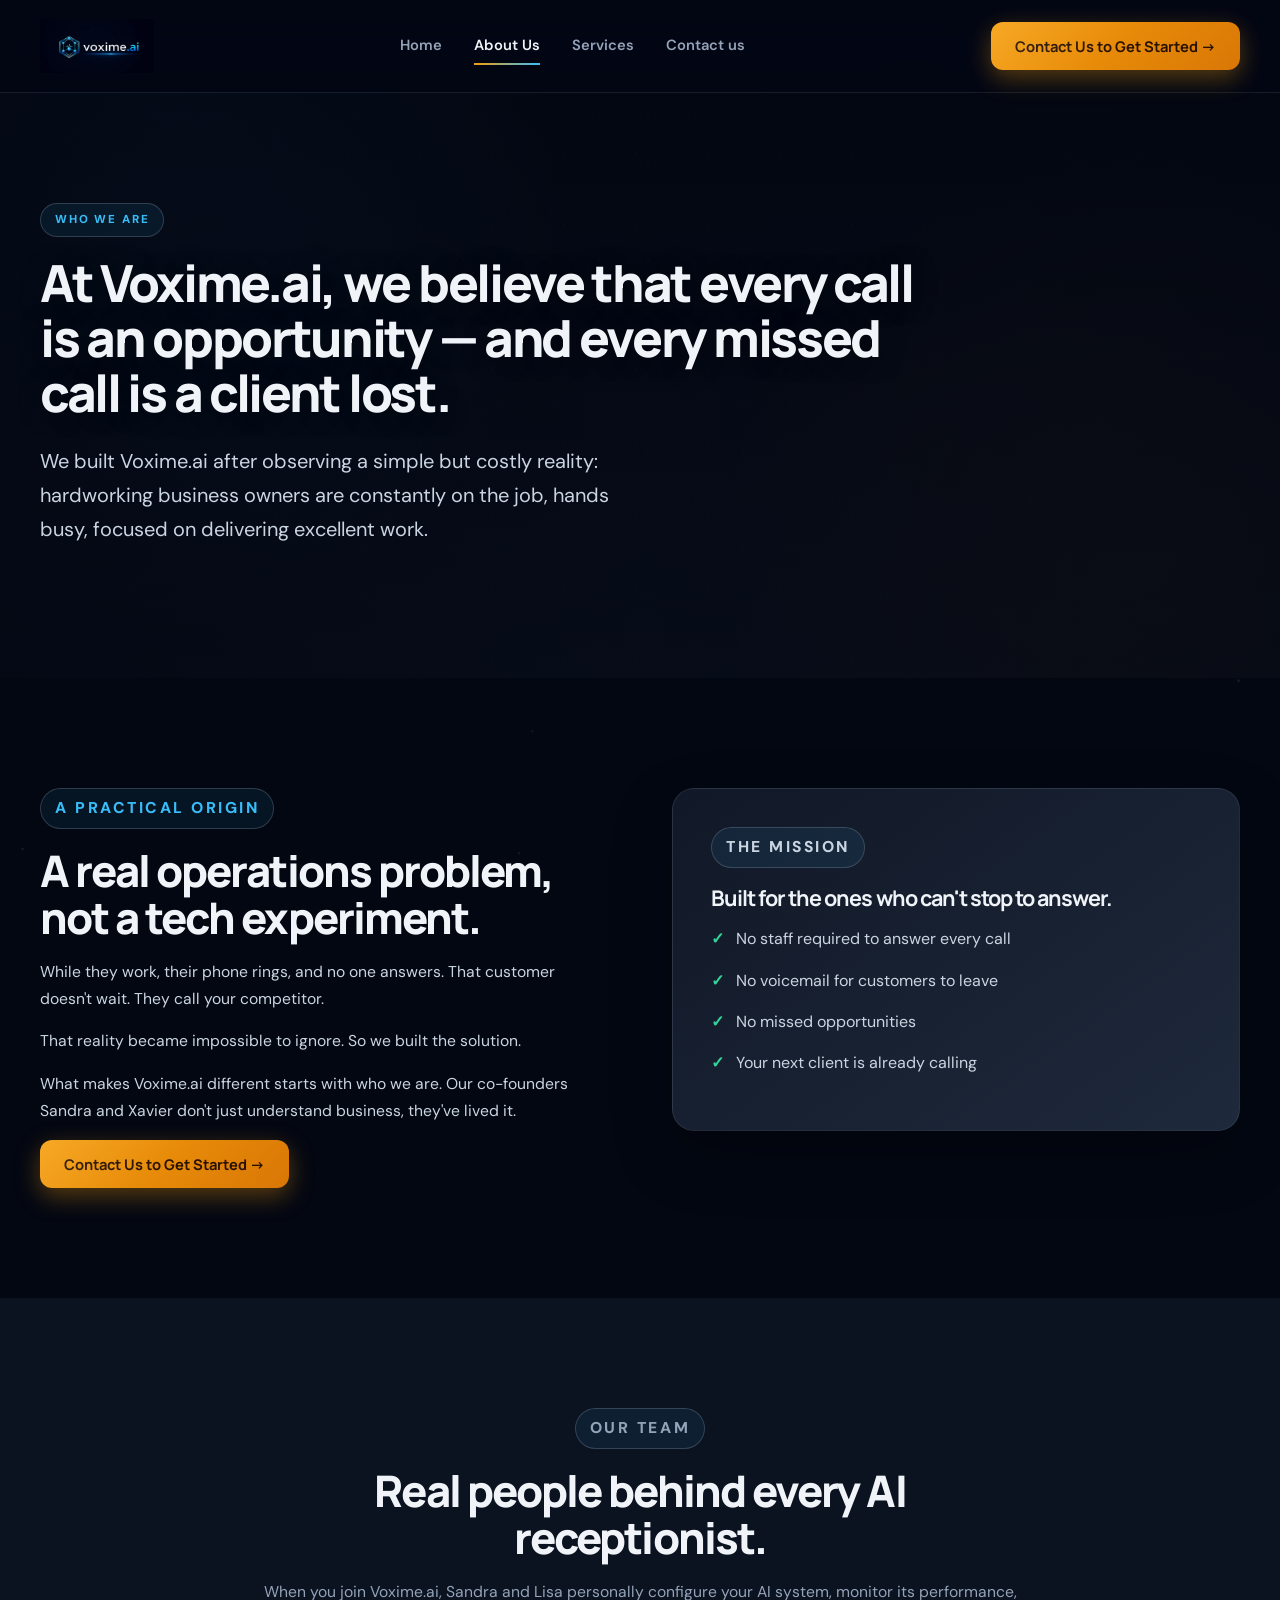
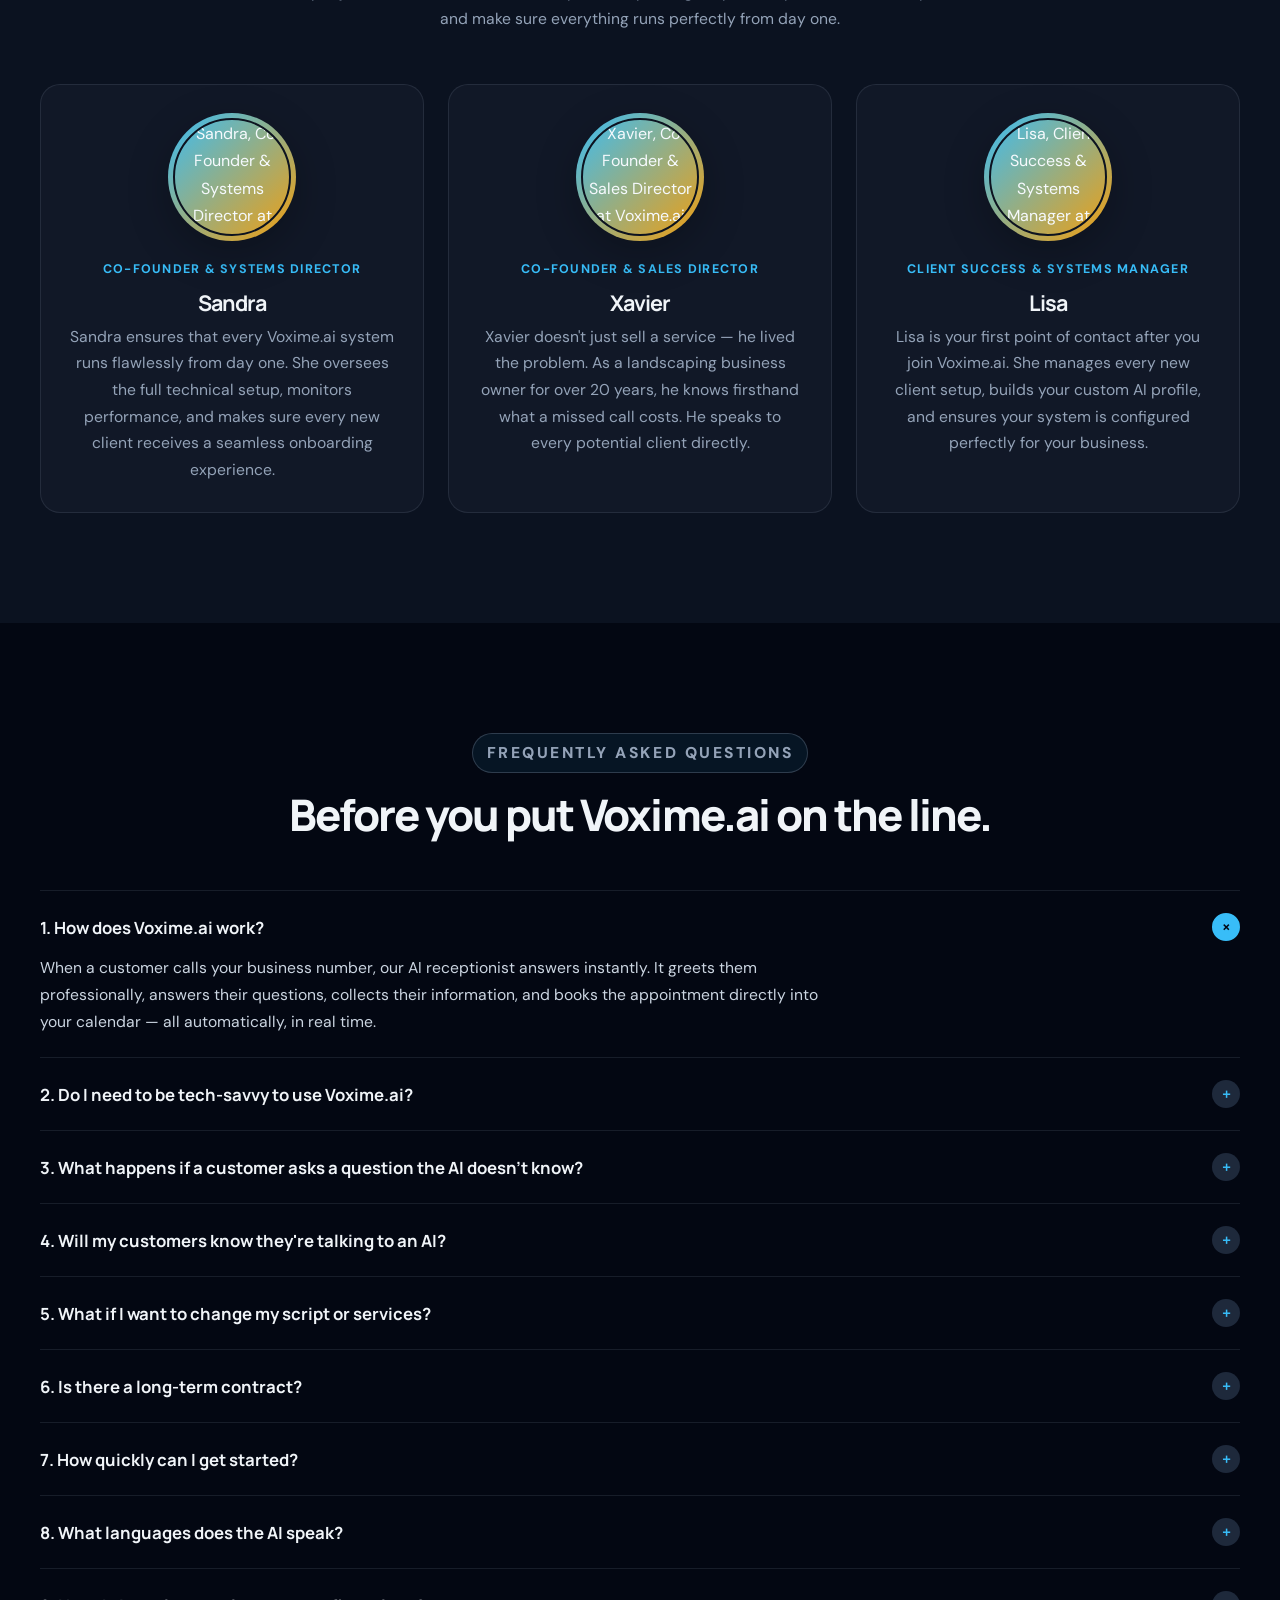
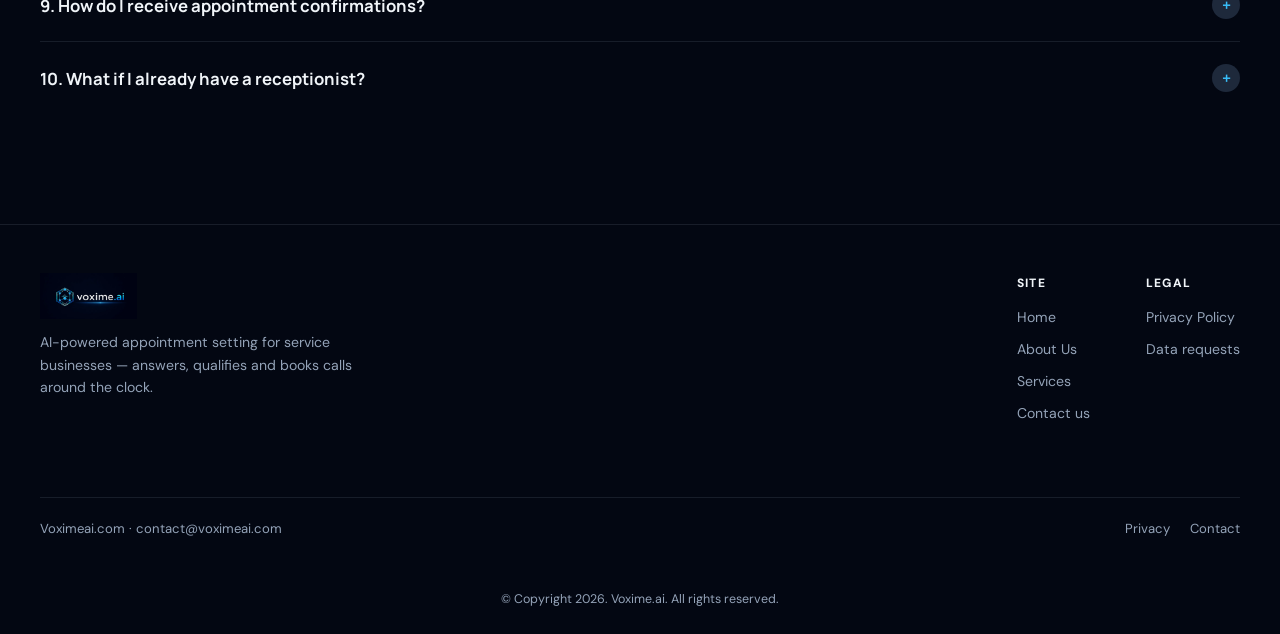
==== commit 22c8d1f0: "final hosting" ====
--- a/about-us.html
+++ b/about-us.html
@@ -8,12 +8,12 @@
   <link rel="icon" type="image/x-icon" href="favicon.ico">
   <link rel="stylesheet" href="styles.css">
 </head>
-<body class="voxime-scope">
+<body class="voxime-scope about-page">
   <canvas id="vox-canvas" aria-hidden="true"></canvas>
 
   <header class="header">
     <div class="container">
-      <a class="brand" href="index.html"><img src="https://images.leadconnectorhq.com/image/f_webp/q_80/r_1200/u_https://assets.cdn.filesafe.space/rJCuCqvYiJBdzFqlkOZs/media/69e96a3b2db6a3cb8281d30a.png" alt="Voxime.ai" height="48"></a>
+      <a class="brand" href="index.html"><img src="assets/logo_original.png" alt="Voxime.ai" height="48"></a>
       <button class="menu" aria-label="Open navigation" aria-expanded="false">☰</button>
       <nav>
         <a href="index.html">Home</a>
@@ -143,7 +143,7 @@
   <footer class="footer">
     <div class="container">
       <div class="footer-brand">
-        <a class="brand" href="index.html"><img src="https://images.leadconnectorhq.com/image/f_webp/q_80/r_1200/u_https://assets.cdn.filesafe.space/rJCuCqvYiJBdzFqlkOZs/media/69e96a3b2db6a3cb8281d30a.png" alt="Voxime.ai" height="48"></a>
+        <a class="brand" href="index.html"><img src="assets/logo_original.png" alt="Voxime.ai" height="48"></a>
         <p>AI-powered appointment setting for service businesses — answers, qualifies and books calls around the clock.</p>
       </div>
       <div class="footer-cols">
@@ -164,7 +164,7 @@
         <span>Voximeai.com · contact@voximeai.com</span>
         <span class="footer-links"><a href="privacy-policy.html">Privacy</a><a href="contactus.html">Contact</a></span>
       </div>
-      <div style="width:100%;text-align:center;margin-top:18px;font-size:.78rem;color:var(--vox-text-3)">
+      <div class="footer-copyright">
         © Copyright 2026. Voxime.ai. All rights reserved.
       </div>
     </div>
--- a/styles.css
+++ b/styles.css
@@ -258,8 +258,8 @@
   color:var(--vox-text);
 }
 .voxime-scope .brand b { color:var(--vox-sky); font-weight:800; }
-.voxime-scope .brand img { height:48px; width:auto; }
-.voxime-scope .footer-brand .brand img { height:40px; }
+.voxime-scope .brand img { height:54px; width:auto; }
+.voxime-scope .footer-brand .brand img { height:46px; }
 
 .voxime-scope nav {
   display:flex;
@@ -669,6 +669,12 @@
   align-items:start;
   gap:64px;
 }
+.voxime-scope .two.plans-compare {
+  grid-template-columns:repeat(3,1fr);
+}
+@media(max-width:900px){
+  .voxime-scope .two.plans-compare { grid-template-columns:1fr; }
+}
 .voxime-scope .two > * { min-width:0; }
 .voxime-scope .two > div,
 .voxime-scope .two > aside,
@@ -733,21 +739,24 @@
 .voxime-scope .team-card p { font-size:.92rem; color:var(--vox-text-3); margin:0; }
 .voxime-scope .team-photo {
   position:relative;
-  width:120px;
-  height:120px;
+  width:128px;
+  height:128px;
   margin:0 auto 18px;
   border-radius:50%;
   padding:4px;
   background:linear-gradient(135deg, var(--vox-sky), var(--vox-amber));
   box-shadow:0 12px 40px rgba(0,0,0,.25);
   transition:transform .35s var(--vox-ease), box-shadow .35s;
+  display:flex;
+  align-items:center;
+  justify-content:center;
 }
 .voxime-scope .team-photo img {
-  width:100%;
-  height:100%;
+  width:calc(100% - 2px);
+  height:calc(100% - 2px);
   object-fit:cover;
   border-radius:50%;
-  border:3px solid var(--vox-navy-2);
+  border:2px solid var(--vox-navy-2);
   filter:grayscale(15%) contrast(1.05);
   transition:filter .35s, transform .35s var(--vox-ease);
 }
@@ -802,25 +811,67 @@
 }
 .voxime-scope .contact-split { align-items:stretch; }
 .voxime-scope .contact-visual {
+  display:flex;
+  flex-direction:column;
+  gap:32px;
+  justify-content:center;
+}
+.voxime-scope .contact-copy { min-width:0; }
+.voxime-scope .contact-split { align-items:center; }
+.voxime-scope .video-embed {
+  max-width:960px;
+  margin:0 auto;
+}
+.voxime-scope .video-player {
+  position:relative;
+  aspect-ratio:16/9;
+  border-radius:20px;
+  overflow:hidden;
+  background:var(--vox-navy-2);
+  border:1px solid var(--vox-line);
+  box-shadow:var(--vox-shadow);
+}
+.voxime-scope .video-player video {
+  width:100%;
+  height:100%;
+  object-fit:cover;
+  display:block;
+}
+.voxime-scope .video-player .play-overlay {
+  position:absolute;
+  inset:0;
+  display:flex;
+  flex-direction:column;
+  align-items:center;
+  justify-content:center;
+  gap:14px;
+  background:rgba(3,7,18,.45);
+  backdrop-filter:blur(4px);
+  cursor:pointer;
+  transition:background .25s, opacity .25s;
+}
+.voxime-scope .video-player .play-overlay.hidden { opacity:0; pointer-events:none; }
+.voxime-scope .video-player .play-overlay .play-btn {
+  width:72px;
+  height:72px;
+  border-radius:50%;
   display:grid;
-  grid-template-columns:1fr 1fr;
-  gap:48px;
-  align-items:center;
-}
-.voxime-scope .contact-visual img {
-  width:100%;
-  height:auto;
-  border-radius:20px;
-  object-fit:cover;
-  box-shadow:var(--vox-shadow);
-}
-.voxime-scope .contact-copy { min-width:0; }
-@media(max-width:900px){
-  .voxime-scope .contact-visual { grid-template-columns:1fr; }
-}
-.voxime-scope .video-embed {
-  max-width:900px;
-  margin:0 auto;
+  place-items:center;
+  background:linear-gradient(135deg, var(--vox-amber), var(--vox-amber-deep));
+  color:var(--vox-void);
+  font-size:1.6rem;
+  box-shadow:0 12px 40px var(--vox-amber-glow);
+  border:0;
+  transition:transform .25s var(--vox-ease), box-shadow .25s;
+}
+.voxime-scope .video-player .play-overlay:hover .play-btn { transform:scale(1.08); }
+.voxime-scope .video-player .video-caption {
+  max-width:480px;
+  margin:0;
+  color:var(--vox-text);
+  font-size:1rem;
+  text-align:center;
+  padding:0 20px;
 }
 .voxime-scope .video-placeholder {
   position:relative;
@@ -870,9 +921,12 @@
 /* ---- Plans ---- */
 .voxime-scope .plans {
   display:grid;
-  grid-template-columns:repeat(2,1fr);
+  grid-template-columns:repeat(3,1fr);
   gap:24px;
   align-items:stretch;
+}
+@media(max-width:1024px){
+  .voxime-scope .plans { grid-template-columns:1fr; max-width:640px; margin-inline:auto; }
 }
 .voxime-scope .plan {
   display:flex;
@@ -1013,7 +1067,7 @@
 
 /* ---- Footer ---- */
 .voxime-scope .footer {
-  padding:64px 0 30px;
+  padding:48px 0 24px;
   background:var(--vox-void);
   border-top:1px solid var(--vox-line);
   color:var(--vox-text-3);
@@ -1023,35 +1077,42 @@
   justify-content:space-between;
   align-items:flex-start;
   flex-wrap:wrap;
-  gap:40px;
-}
-.voxime-scope .footer-brand { max-width:300px; }
-.voxime-scope .footer-brand .brand { color:var(--vox-text); margin-bottom:14px; }
-.voxime-scope .footer-brand p { color:var(--vox-text-3); font-size:.9rem; line-height:1.65; }
-.voxime-scope .footer-cols { display:flex; gap:64px; flex-wrap:wrap; }
+  gap:32px;
+}
+.voxime-scope .footer-brand { max-width:320px; }
+.voxime-scope .footer-brand .brand { color:var(--vox-text); margin-bottom:12px; }
+.voxime-scope .footer-brand p { color:var(--vox-text-3); font-size:.88rem; line-height:1.6; }
+.voxime-scope .footer-cols { display:flex; gap:56px; flex-wrap:wrap; }
 .voxime-scope .footer-col p {
-  margin:0 0 14px;
+  margin:0 0 12px;
   color:var(--vox-text);
-  font-size:.78rem;
+  font-size:.75rem;
   font-weight:800;
   text-transform:uppercase;
   letter-spacing:.1em;
 }
-.voxime-scope .footer-col a { display:block; margin:10px 0; color:var(--vox-text-3); font-size:.9rem; transition:color .2s; }
+.voxime-scope .footer-col a { display:block; margin:8px 0; color:var(--vox-text-3); font-size:.88rem; transition:color .2s; }
 .voxime-scope .footer-col a:hover { color:var(--vox-sky); }
 .voxime-scope .footer-bottom {
   width:100%;
-  margin-top:48px;
-  padding-top:24px;
+  margin-top:32px;
+  padding-top:20px;
   border-top:1px solid var(--vox-line);
   display:flex;
   justify-content:space-between;
   align-items:center;
   flex-wrap:wrap;
-  gap:16px;
+  gap:12px;
   font-size:.82rem;
 }
-.voxime-scope .footer-links { display:flex; gap:22px; }
+.voxime-scope .footer-links { display:flex; gap:20px; }
+.voxime-scope .footer-copyright {
+  width:100%;
+  text-align:center;
+  margin-top:16px;
+  font-size:.78rem;
+  color:var(--vox-text-3);
+}
 
 /* ---- Back to top ---- */
 .voxime-scope .totop {
@@ -1104,6 +1165,11 @@
   background-clip:text;
   -webkit-text-fill-color:transparent;
 }
+
+/* ---- About page typography ---- */
+.voxime-scope.about-page .hero h1 { font-size:clamp(2rem, 4vw, 3.6rem); }
+.voxime-scope.about-page .lede { font-size:clamp(1rem, 1.8vw, 1.25rem); }
+.voxime-scope.about-page .section p { font-size:.98rem; }
 
 /* ---- Video feature ---- */
 .voxime-scope .video-feature { display:grid; grid-template-columns:.9fr 1.1fr; gap:64px; align-items:center; }
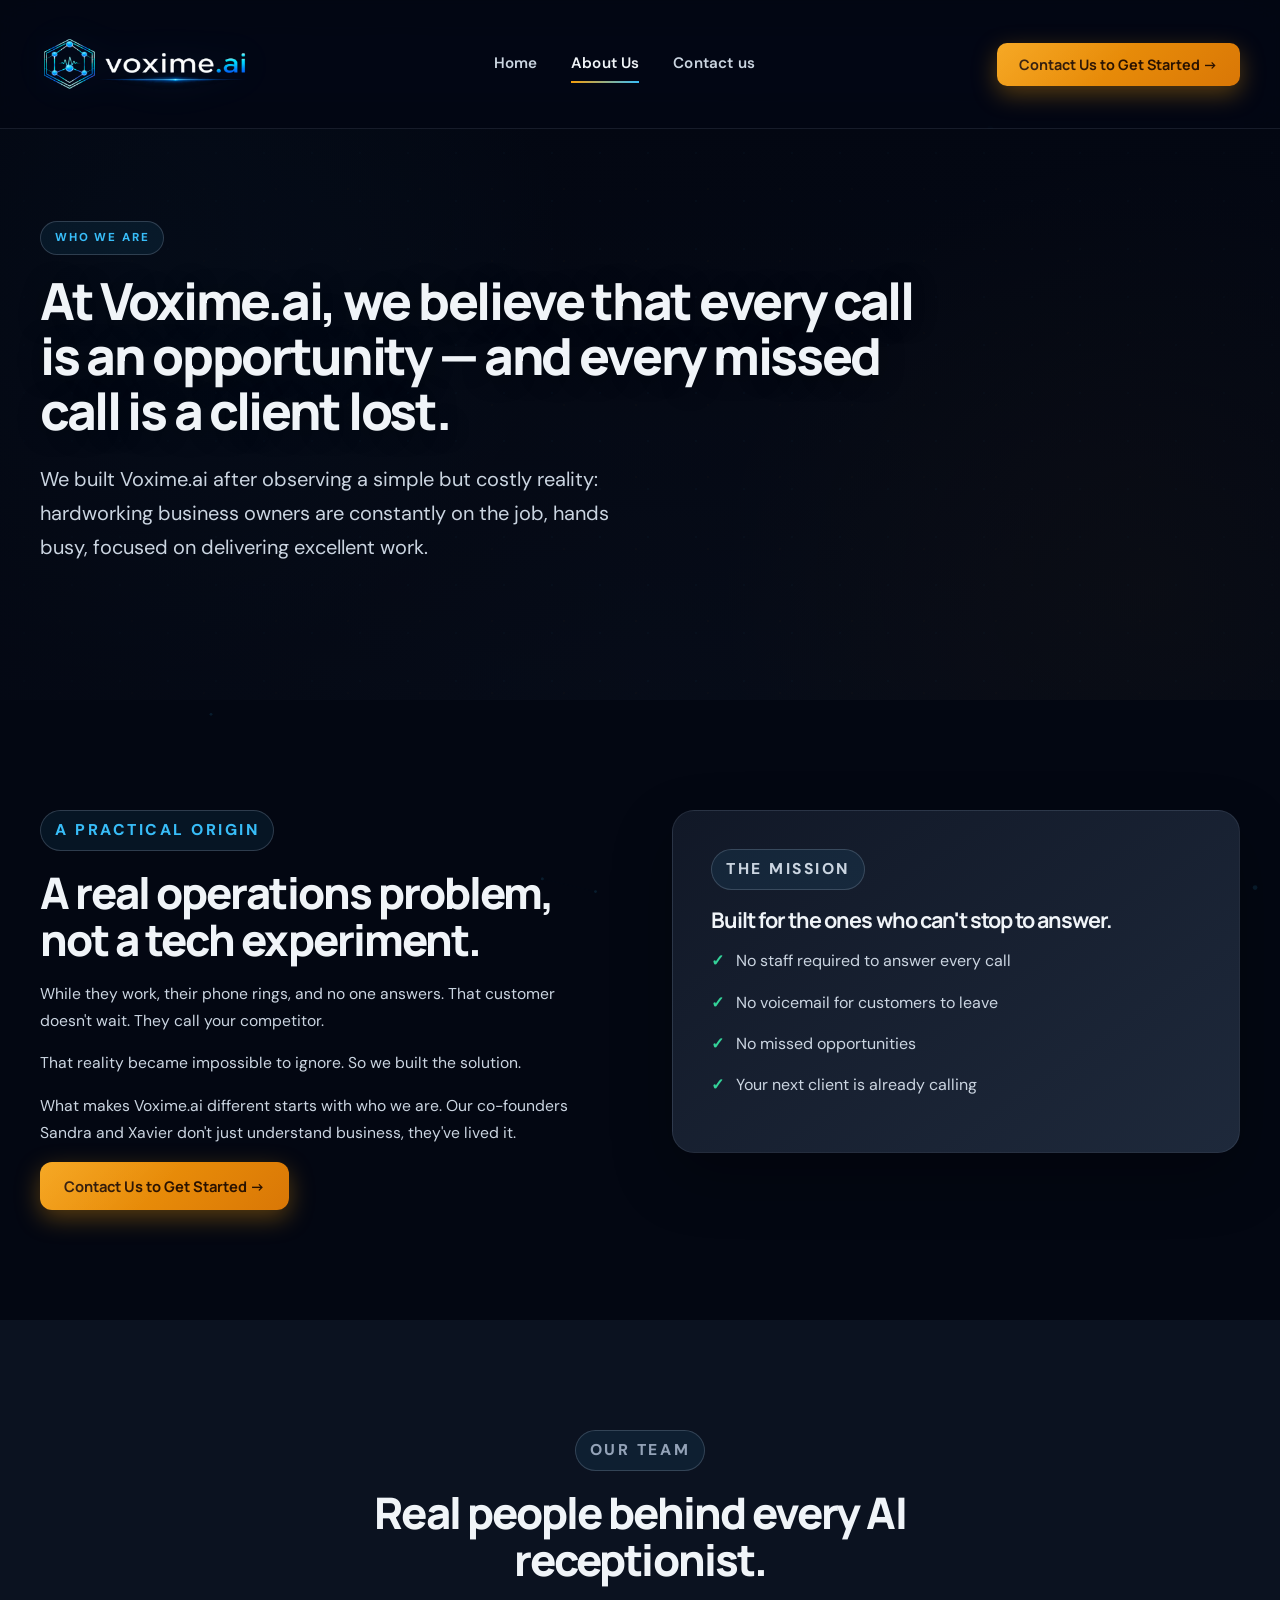
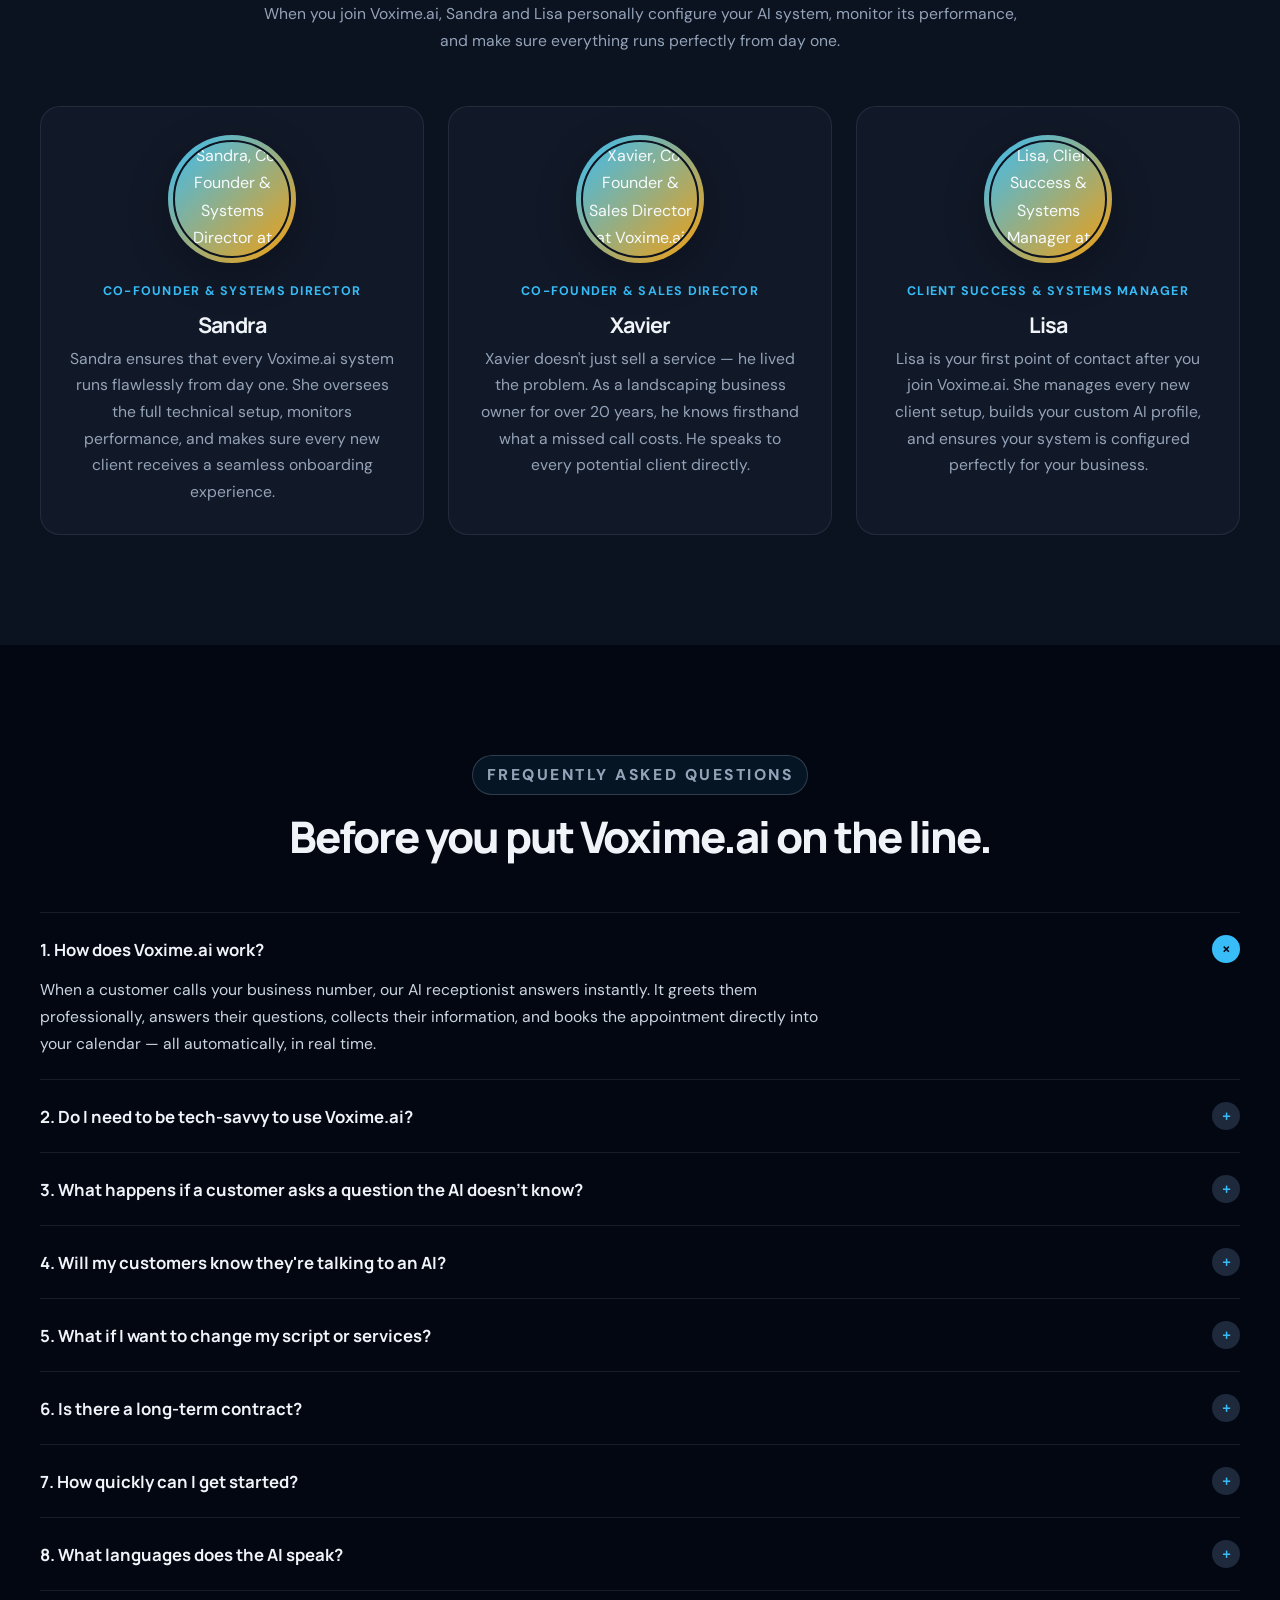
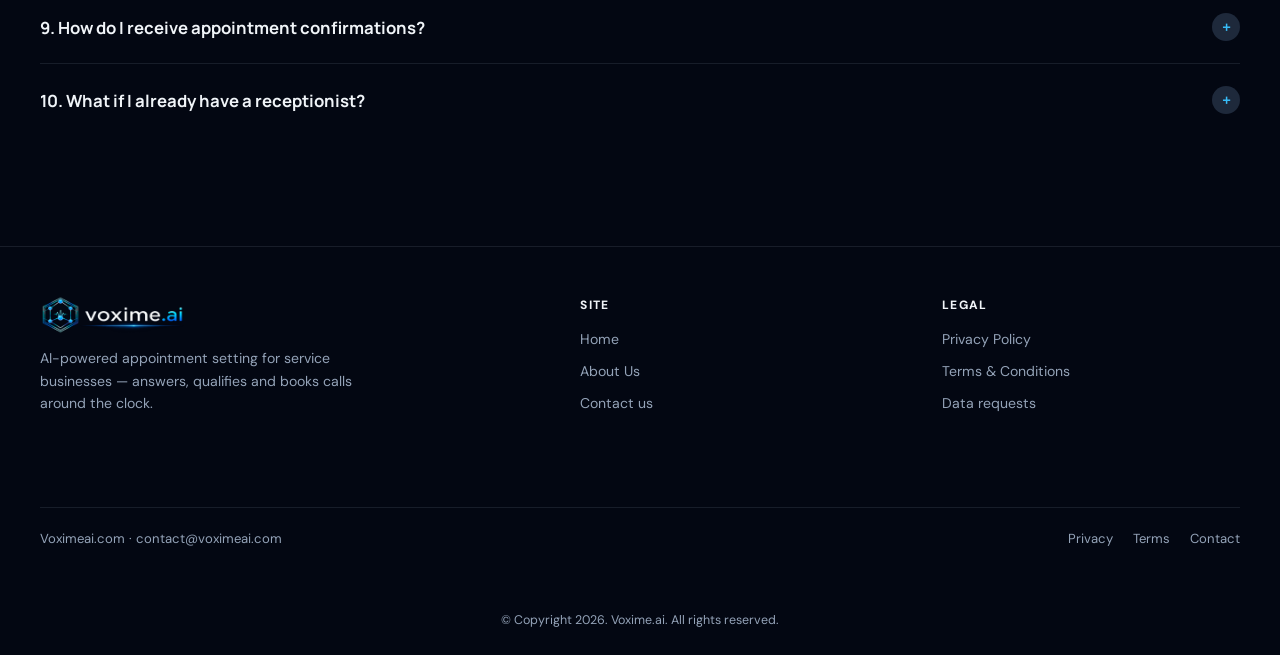
==== commit 2ad59cdc: "fixed logo issue" ====
--- a/about-us.html
+++ b/about-us.html
@@ -13,12 +13,11 @@
 
   <header class="header">
     <div class="container">
-      <a class="brand" href="index.html"><img src="assets/logo_original.png" alt="Voxime.ai" height="48"></a>
+      <a class="brand" href="index.html"><img src="assets/logo_transparent.png" alt="Voxime.ai" height="58"></a>
       <button class="menu" aria-label="Open navigation" aria-expanded="false">☰</button>
       <nav>
         <a href="index.html">Home</a>
         <a aria-current="page" href="about-us.html">About Us</a>
-        <a href="services.html">Services</a>
         <a href="contactus.html">Contact us</a>
       </nav>
       <a class="cta" href="contactus.html">Contact Us to Get Started →</a>
@@ -143,26 +142,24 @@
   <footer class="footer">
     <div class="container">
       <div class="footer-brand">
-        <a class="brand" href="index.html"><img src="assets/logo_original.png" alt="Voxime.ai" height="48"></a>
+        <a class="brand" href="index.html"><img src="assets/logo_transparent.png" alt="Voxime.ai" height="40"></a>
         <p>AI-powered appointment setting for service businesses — answers, qualifies and books calls around the clock.</p>
       </div>
-      <div class="footer-cols">
-        <div class="footer-col">
-          <p>Site</p>
-          <a href="index.html">Home</a>
-          <a href="about-us.html">About Us</a>
-          <a href="services.html">Services</a>
-          <a href="contactus.html">Contact us</a>
-        </div>
-        <div class="footer-col">
-          <p>Legal</p>
-          <a href="privacy-policy.html">Privacy Policy</a>
-          <a href="contactus.html">Data requests</a>
-        </div>
+      <div class="footer-col">
+        <p>Site</p>
+        <a href="index.html">Home</a>
+        <a href="about-us.html">About Us</a>
+        <a href="contactus.html">Contact us</a>
+      </div>
+      <div class="footer-col">
+        <p>Legal</p>
+        <a href="privacy-policy.html">Privacy Policy</a>
+        <a href="terms-and-conditions.html">Terms &amp; Conditions</a>
+        <a href="contactus.html">Data requests</a>
       </div>
       <div class="footer-bottom">
         <span>Voximeai.com · contact@voximeai.com</span>
-        <span class="footer-links"><a href="privacy-policy.html">Privacy</a><a href="contactus.html">Contact</a></span>
+        <span class="footer-links"><a href="privacy-policy.html">Privacy</a><a href="terms-and-conditions.html">Terms</a><a href="contactus.html">Contact</a></span>
       </div>
       <div class="footer-copyright">
         © Copyright 2026. Voxime.ai. All rights reserved.
--- a/styles.css
+++ b/styles.css
@@ -243,11 +243,17 @@
   box-shadow:0 12px 40px rgba(0,0,0,.35);
 }
 .voxime-scope .header .container {
-  height:92px;
+  height:128px;
   display:flex;
   align-items:center;
   justify-content:space-between;
-  gap:28px;
+  gap:32px;
+}
+.voxime-scope .header .cta {
+  padding:12px 22px;
+  font-size:.9rem;
+  border-radius:10px;
+  white-space:nowrap;
 }
 .voxime-scope .brand {
   display:flex;
@@ -258,16 +264,22 @@
   color:var(--vox-text);
 }
 .voxime-scope .brand b { color:var(--vox-sky); font-weight:800; }
-.voxime-scope .brand img { height:54px; width:auto; }
-.voxime-scope .footer-brand .brand img { height:46px; }
+.voxime-scope .brand img {
+  height:58px;
+  width:auto;
+  object-fit:contain;
+  filter:drop-shadow(0 0 18px rgba(56,189,248,.08));
+}
+.voxime-scope .footer-brand .brand img { height:40px; filter:none; }
 
 .voxime-scope nav {
   display:flex;
   align-items:center;
-  gap:32px;
-  color:var(--vox-text-3);
-  font-size:.92rem;
+  gap:34px;
+  color:var(--vox-text-2);
+  font-size:.95rem;
   font-weight:600;
+  letter-spacing:.01em;
 }
 .voxime-scope nav a {
   position:relative;
@@ -319,7 +331,8 @@
 .voxime-scope .hero {
   position:relative;
   overflow:hidden;
-  padding:110px 0 100px;
+  padding:92px 0 104px;
+  perspective:1200px;
   background:
     radial-gradient(circle at 10% 20%, rgba(56,189,248,.10) 0%, transparent 35%),
     radial-gradient(circle at 90% 80%, rgba(245,158,11,.08) 0%, transparent 35%),
@@ -434,7 +447,7 @@
   border:1px solid var(--vox-line);
   box-shadow:var(--vox-shadow-lg);
   transform-style:preserve-3d;
-  transition:transform .4s var(--vox-ease), box-shadow .4s;
+  transition:transform .16s ease-out, box-shadow .4s var(--vox-ease);
 }
 .voxime-scope .product-card:hover {
   transform:perspective(1000px) rotateX(2deg) rotateY(-2deg) translateZ(8px);
@@ -553,6 +566,7 @@
 
 /* ---- Sections ---- */
 .voxime-scope .section { padding:110px 0; position:relative; }
+.voxime-scope section[id] { scroll-margin-top:150px; }
 .voxime-scope .tint { background:var(--vox-navy); }
 .voxime-scope .section-head { max-width:760px; margin:0 auto 52px; text-align:center; }
 .voxime-scope .section-head p { color:var(--vox-text-3); font-size:1.05rem; }
@@ -615,15 +629,18 @@
   display:inline-flex;
   align-items:center;
   justify-content:center;
-  width:42px;
+  width:auto;
+  min-width:42px;
   height:42px;
+  padding:0 9px;
   border-radius:12px;
   margin-bottom:22px;
   background:linear-gradient(135deg, var(--vox-sky), var(--vox-sky-deep));
   color:var(--vox-void);
-  font:800 .78rem 'Manrope',sans-serif;
+  font:800 .72rem 'Manrope',sans-serif;
   text-transform:uppercase;
-  letter-spacing:.1em;
+  letter-spacing:.08em;
+  white-space:nowrap;
 }
 .voxime-scope .flow h3 { color:var(--vox-text); }
 .voxime-scope .flow p { margin:0; color:var(--vox-text-3); font-size:.95rem; }
@@ -744,6 +761,7 @@
   margin:0 auto 18px;
   border-radius:50%;
   padding:4px;
+  overflow:hidden;
   background:linear-gradient(135deg, var(--vox-sky), var(--vox-amber));
   box-shadow:0 12px 40px rgba(0,0,0,.25);
   transition:transform .35s var(--vox-ease), box-shadow .35s;
@@ -755,6 +773,7 @@
   width:calc(100% - 2px);
   height:calc(100% - 2px);
   object-fit:cover;
+  object-position:center 24%;
   border-radius:50%;
   border:2px solid var(--vox-navy-2);
   filter:grayscale(15%) contrast(1.05);
@@ -809,15 +828,14 @@
   width:min(420px, 40vw);
   opacity:.22;
 }
-.voxime-scope .contact-split { align-items:stretch; }
+.voxime-scope .contact-split { align-items:start; }
 .voxime-scope .contact-visual {
   display:flex;
   flex-direction:column;
   gap:32px;
-  justify-content:center;
+  justify-content:flex-start;
 }
 .voxime-scope .contact-copy { min-width:0; }
-.voxime-scope .contact-split { align-items:center; }
 .voxime-scope .video-embed {
   max-width:960px;
   margin:0 auto;
@@ -1073,12 +1091,13 @@
   color:var(--vox-text-3);
 }
 .voxime-scope .footer .container {
-  display:flex;
-  justify-content:space-between;
-  align-items:flex-start;
-  flex-wrap:wrap;
-  gap:32px;
-}
+  display:grid;
+  grid-template-columns:1.6fr 1fr 1fr;
+  align-items:start;
+  gap:44px 64px;
+}
+.voxime-scope .footer-bottom { grid-column:1 / -1; }
+.voxime-scope .footer-copyright { grid-column:1 / -1; }
 .voxime-scope .footer-brand { max-width:320px; }
 .voxime-scope .footer-brand .brand { color:var(--vox-text); margin-bottom:12px; }
 .voxime-scope .footer-brand p { color:var(--vox-text-3); font-size:.88rem; line-height:1.6; }
@@ -1224,6 +1243,7 @@
 /* ---- Policy / TOC ---- */
 .voxime-scope .policy { max-width:900px; }
 .voxime-scope .policy h2 { margin-top:48px; font-size:1.6rem; }
+.voxime-scope.terms-page .policy > .card + h2 { margin-top:64px; }
 .voxime-scope .policy h2:first-of-type { margin-top:0; }
 .voxime-scope .toc { display:grid; grid-template-columns:1fr 1fr; gap:10px; padding:24px 0; }
 .voxime-scope .toc a { color:var(--vox-sky); font-weight:600; padding:6px 0; transition:color .2s; }
@@ -1260,6 +1280,8 @@
 }
 
 @media(max-width:800px){
+  .voxime-scope .header .container { height:104px; gap:16px; }
+  .voxime-scope .brand img { height:52px; }
   .voxime-scope .header .cta { display:none; }
   .voxime-scope .menu { display:block; }
   .voxime-scope .header nav {
@@ -1285,7 +1307,7 @@
   .voxime-scope .plans { grid-template-columns:1fr; }
   .voxime-scope .flow { grid-template-columns:1fr; }
   .voxime-scope .grid, .voxime-scope .team-grid, .voxime-scope .testimonials { grid-template-columns:1fr; }
-  .voxime-scope .footer .container { flex-direction:column; }
+  .voxime-scope .footer .container { grid-template-columns:1fr; gap:40px; }
   .voxime-scope .footer-cols { gap:36px; }
 }
 
@@ -1310,3 +1332,108 @@
   .voxime-scope .hero-illustration { display:none; }
   .voxime-scope .hero-with-image { min-height:auto; padding:110px 0 100px; }
 }
+
+/* ======================================================================
+   VOXIME.AI — 3D / MOUSE-DRIVEN MOTION (same stack, scoped to .voxime-scope)
+   ====================================================================== */
+
+/* ---- Hero parallax layers ---- */
+.voxime-scope .hero-scene {
+  position:absolute;
+  inset:0;
+  z-index:0;
+  pointer-events:none;
+  will-change:transform;
+}
+.voxime-scope [data-depth] { will-change:transform; }
+
+/* ---- Stats strip (overlaps hero edge) ---- */
+.voxime-scope .stats-strip {
+  position:relative;
+  z-index:3;
+  margin-top:-66px;
+  padding:0 0 96px;
+}
+.voxime-scope .signal-bar {
+  box-shadow:0 34px 80px rgba(0,0,0,.42);
+}
+@media(max-width:700px){
+  .voxime-scope .stats-strip { margin-top:-40px; padding:0 0 72px; }
+}
+@media(max-width:520px){
+  .voxime-scope .stats-strip { margin-top:0; }
+}
+
+/* ---- Snappier 3D tilt timing for tilt-enabled cards ---- */
+.voxime-scope .card,
+.voxime-scope .plan,
+.voxime-scope .team-card,
+.voxime-scope .flow > div {
+  transition:transform .18s ease-out, box-shadow .35s var(--vox-ease), border-color .35s;
+}
+
+/* ---- Glare sweep on 3D cards ---- */
+.voxime-scope .glare {
+  position:absolute;
+  inset:0;
+  border-radius:inherit;
+  pointer-events:none;
+  opacity:0;
+  z-index:1;
+  transition:opacity .3s;
+  mix-blend-mode:soft-light;
+}
+.voxime-scope .product-card .glare { z-index:2; }
+.voxime-scope .product-card:hover .glare,
+.voxime-scope .card:hover .glare,
+.voxime-scope .flow > div:hover .glare { opacity:.55; }
+
+/* ---- Magnetic buttons ---- */
+.voxime-scope .magnetic {
+  transition:transform .14s ease-out, box-shadow .25s var(--vox-ease), background .2s, border-color .2s;
+  will-change:transform;
+}
+
+/* ---- Cursor glow (desktop, motion-aware) ---- */
+.vox-cursor {
+  position:fixed;
+  top:0;
+  left:0;
+  width:600px;
+  height:600px;
+  margin:-300px 0 0 -300px;
+  border-radius:50%;
+  background:radial-gradient(circle, rgba(56,189,248,.11) 0%, rgba(245,158,11,.05) 42%, transparent 68%);
+  pointer-events:none;
+  z-index:9998;
+  opacity:0;
+  mix-blend-mode:screen;
+  transition:opacity .45s ease;
+  will-change:transform;
+}
+.vox-cursor.on { opacity:1; }
+.vox-cursor.hover {
+  background:radial-gradient(circle, rgba(56,189,248,.17) 0%, rgba(245,158,11,.08) 42%, transparent 68%);
+}
+
+/* ---- Scroll progress bar ---- */
+.vox-progress {
+  position:fixed;
+  top:0;
+  left:0;
+  width:100%;
+  height:3px;
+  background:linear-gradient(90deg, var(--vox-sky), var(--vox-amber));
+  transform-origin:0 50%;
+  transform:scaleX(0);
+  z-index:60;
+  pointer-events:none;
+}
+
+/* ---- Reduced-motion guards for new effects ---- */
+@media (prefers-reduced-motion: reduce){
+  .vox-cursor { display:none; }
+  .vox-progress { display:none; }
+  .voxime-scope [data-depth] { will-change:auto; }
+  .voxime-scope .magnetic { transition:none; }
+}
